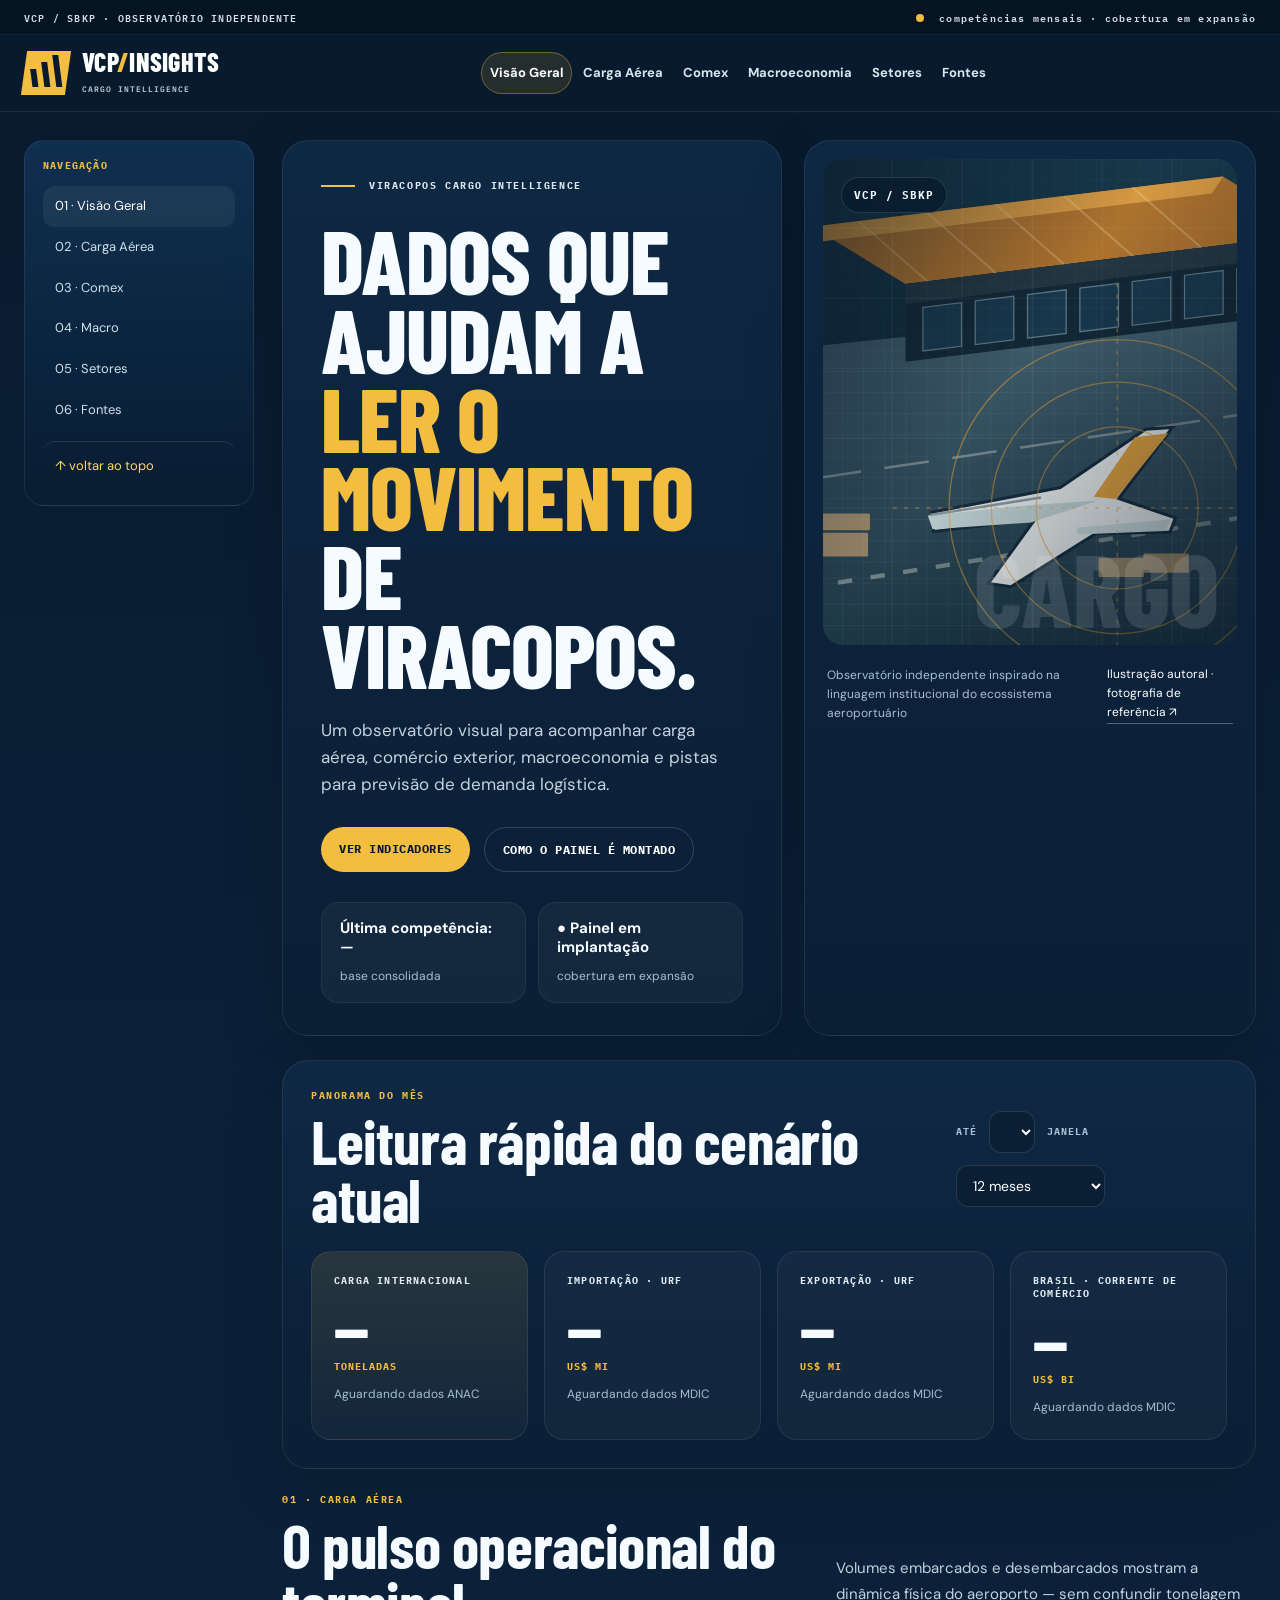
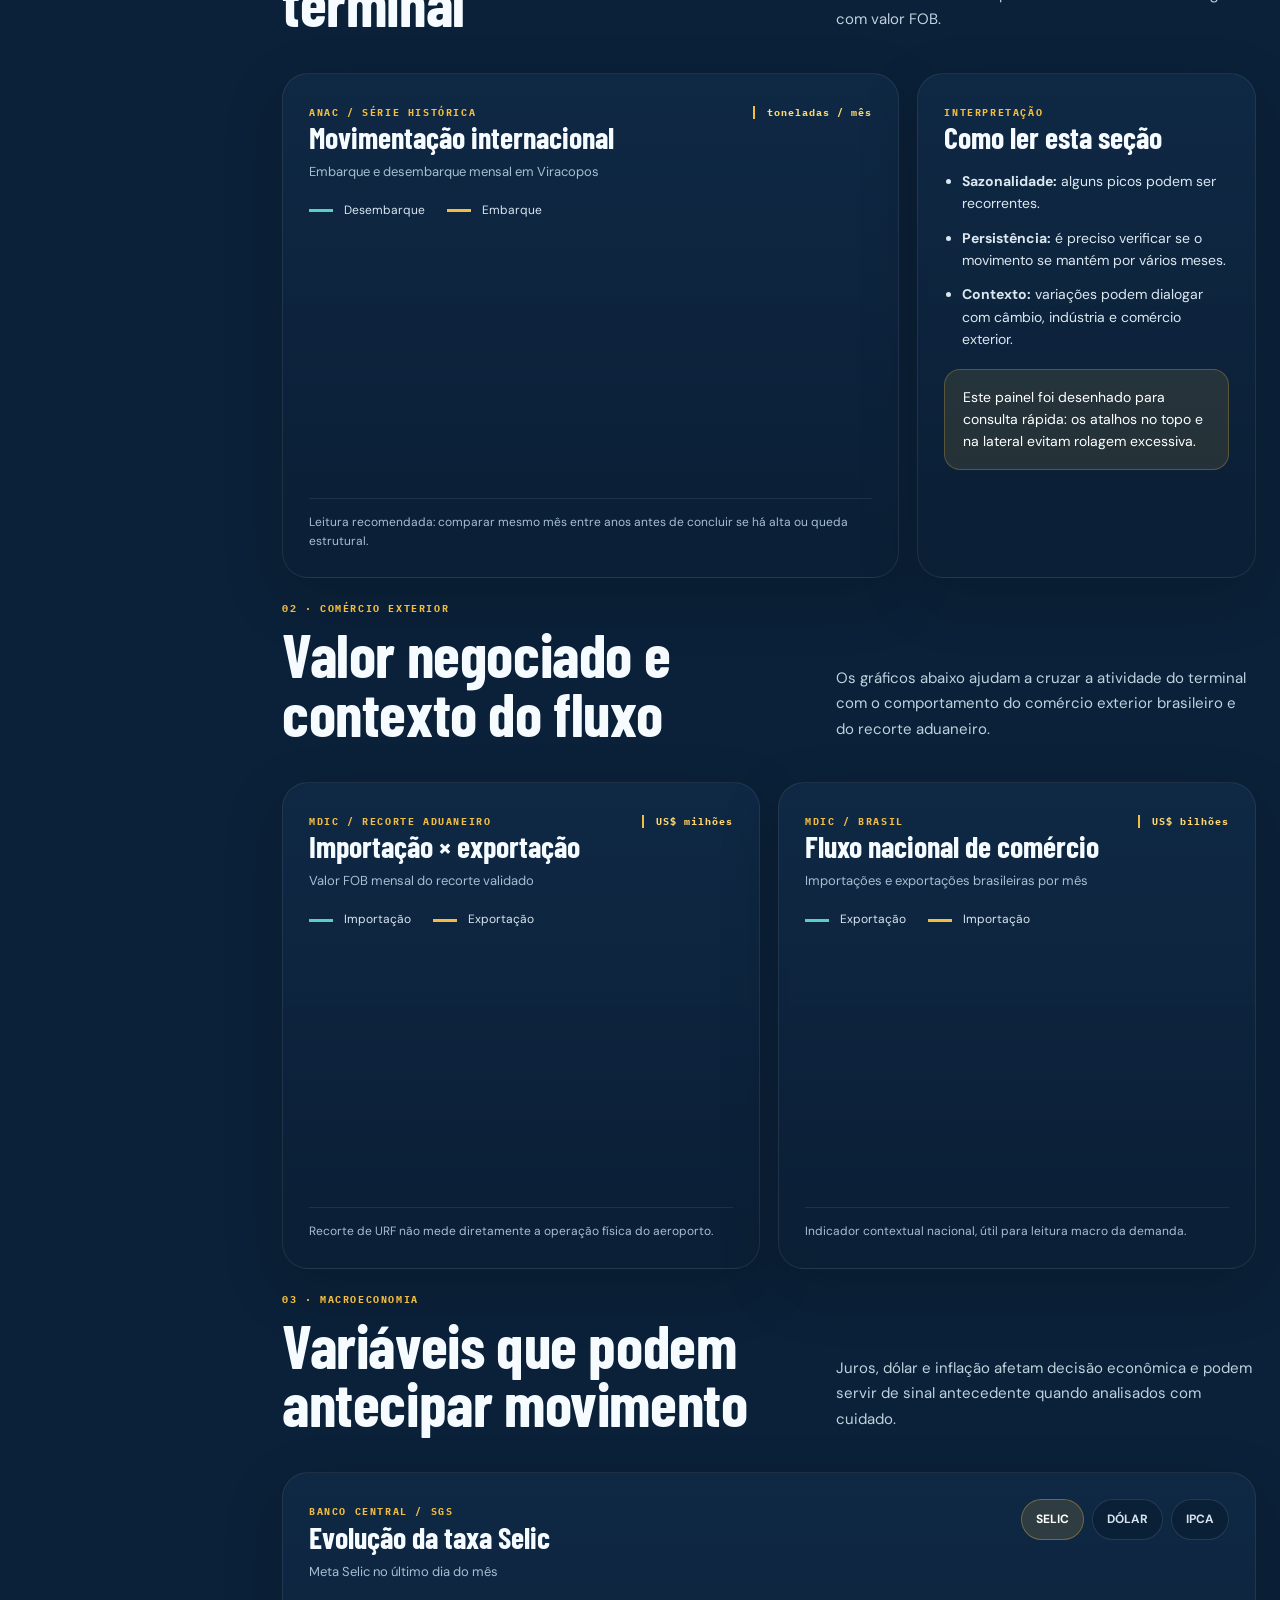
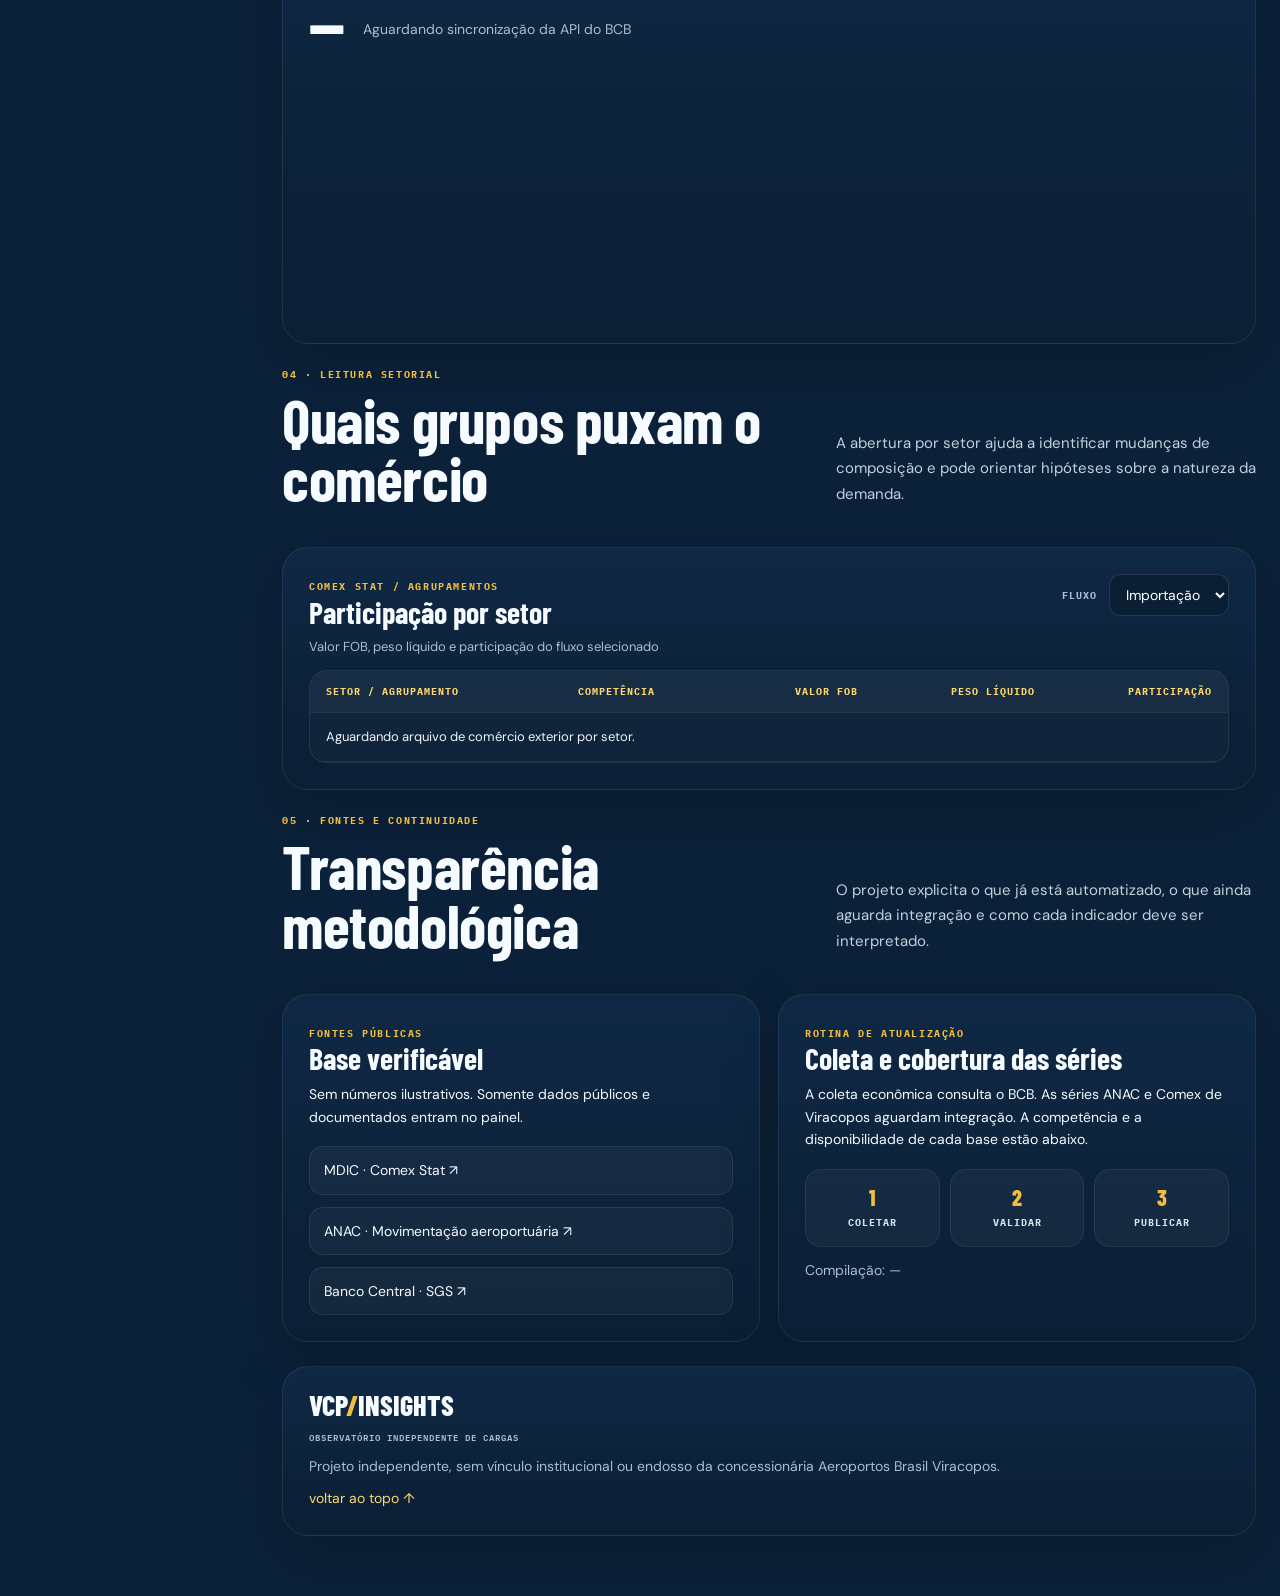
==== index.template.html @ 9841411d "feat: auditar variante azul e estruturar pipeline validado" ====
<!doctype html>
<html lang="pt-BR">
<head>
<meta charset="utf-8">
<meta name="viewport" content="width=device-width,initial-scale=1">
<meta name="theme-color" content="#0b2440">
<meta name="description" content="Observatório independente de Viracopos com navegação fixa, visual institucional e leitura rápida dos indicadores logísticos.">
<title>VCP Insights / Viracopos Cargo Intelligence</title>
<link rel="stylesheet" href="assets/style-blue.css">
<link rel="icon" href="assets/favicon.svg" type="image/svg+xml">
</head>
<body>
<a class="skip-link" href="#visao-geral">Pular para o conteúdo</a>
<noscript><p class="data-notice">Ative JavaScript para usar os filtros e gráficos. Os dados estão disponíveis nos arquivos CSV da pasta data.</p></noscript>
<div class="top-ribbon"><span>VCP / SBKP · OBSERVATÓRIO INDEPENDENTE</span><span><i></i> competências mensais · cobertura em expansão</span></div>
<header class="site-header" id="topo">
  <div class="header-inner">
    <a class="brand" href="#topo" aria-label="Ir para o topo">
      <span class="brand-mark" aria-hidden="true"><b></b><b></b><b></b></span>
      <span class="brand-text">VCP<span>/</span>INSIGHTS<small>CARGO INTELLIGENCE</small></span>
    </a>
    <nav id="main-nav" class="main-nav" aria-label="Navegação principal">
      <a href="#visao-geral" class="nav-link active">Visão Geral</a>
      <a href="#carga-aerea" class="nav-link">Carga Aérea</a>
      <a href="#comex" class="nav-link">Comex</a>
      <a href="#macroeconomia" class="nav-link">Macroeconomia</a>
      <a href="#setores" class="nav-link">Setores</a>
      <a href="#metodo" class="nav-link">Fontes</a>
    </nav>
    <div class="header-tools">
      <a class="header-cta" href="#metodo">FONTES & MÉTODO</a>
      <button class="mobile-toggle" aria-controls="main-nav" aria-label="Abrir menu" aria-expanded="false">☰</button>
    </div>
  </div>
</header>

<main class="page-shell">
  <aside class="side-rail" aria-label="Índice rápido">
    <div class="side-rail-card">
      <p class="rail-title">NAVEGAÇÃO</p>
      <a href="#visao-geral" class="rail-link active">01 · Visão Geral</a>
      <a href="#carga-aerea" class="rail-link">02 · Carga Aérea</a>
      <a href="#comex" class="rail-link">03 · Comex</a>
      <a href="#macroeconomia" class="rail-link">04 · Macro</a>
      <a href="#setores" class="rail-link">05 · Setores</a>
      <a href="#metodo" class="rail-link">06 · Fontes</a>
      <a href="#topo" class="rail-top">↑ voltar ao topo</a>
    </div>
  </aside>

  <div class="content-area">
    <section class="hero-block section-anchor" id="visao-geral">
      <div class="hero-copy">
        <p class="eyebrow"><span class="eyebrow-line"></span> VIRACOPOS CARGO INTELLIGENCE</p>
        <h1>Dados que ajudam a<br><span>ler o movimento</span><br>de Viracopos.</h1>
        <p class="hero-text">Um observatório visual para acompanhar carga aérea, comércio exterior, macroeconomia e pistas para previsão de demanda logística.</p>
        <div class="hero-actions">
          <a href="#carga-aerea" class="btn-primary">VER INDICADORES</a>
          <a href="#metodo" class="btn-secondary">COMO O PAINEL É MONTADO</a>
        </div>
        <div class="hero-mini-stats">
          <div><strong id="hero-competencia">Última competência: —</strong><span>base consolidada</span></div>
          <div><strong id="status-chip">● Painel em implantação</strong><span>cobertura em expansão</span></div>
        </div>
      </div>
      <div class="hero-panel">
        <div class="hero-visual">
          <div class="hero-photo"></div>
          <div class="hero-grid"></div>
          <div class="hero-overlay-tag">VCP / SBKP</div>
          <div class="hero-overlay-code">CARGO</div>
        </div>
        <div class="hero-caption">
          <span>Observatório independente inspirado na linguagem institucional do ecossistema aeroportuário</span>
          <a id="hero-credit" href="https://commons.wikimedia.org/wiki/File:Viracopos-Campinas_International_Airport_2017_003.jpg" target="_blank" rel="noopener">Ilustração autoral · fotografia de referência ↗</a>
        </div>
      </div>
    </section>

    <section class="kpi-section section-anchor">
      <div class="section-head compact">
        <div>
          <p class="section-kicker">PANORAMA DO MÊS</p>
          <h2>Leitura rápida do cenário atual</h2>
        </div>
        <div class="period-picker compact-picker">
          <label for="competencia">ATÉ</label><select id="competencia"></select>
          <label for="janela">JANELA</label>
          <select id="janela"><option value="12">12 meses</option><option value="24">24 meses</option><option value="36">36 meses</option><option value="all">Todo o histórico</option></select>
        </div>
      </div>
      <p id="data-status" class="sr-only" role="status" aria-live="polite"></p>
      <div class="kpi-grid">
        <article class="kpi-card accent"><span class="kpi-label">Carga internacional</span><strong id="kpi-carga">—</strong><small>toneladas</small><p id="kpi-carga-mes">Aguardando dados ANAC</p></article>
        <article class="kpi-card"><span class="kpi-label">Importação · URF</span><strong id="kpi-imp">—</strong><small>US$ mi</small><p id="kpi-imp-mes">Aguardando dados MDIC</p></article>
        <article class="kpi-card"><span class="kpi-label">Exportação · URF</span><strong id="kpi-exp">—</strong><small>US$ mi</small><p id="kpi-exp-mes">Aguardando dados MDIC</p></article>
        <article class="kpi-card"><span class="kpi-label">Brasil · corrente de comércio</span><strong id="kpi-brasil">—</strong><small>US$ bi</small><p id="kpi-brasil-mes">Aguardando dados MDIC</p></article>
      </div>
    </section>

    <section class="data-section section-anchor" id="carga-aerea">
      <div class="section-head">
        <div>
          <p class="section-kicker">01 · CARGA AÉREA</p>
          <h2>O pulso operacional do terminal</h2>
        </div>
        <p>Volumes embarcados e desembarcados mostram a dinâmica física do aeroporto — sem confundir tonelagem com valor FOB.</p>
      </div>
      <div class="panel-grid two-cols">
        <article class="panel-card chart-card">
          <div class="card-head">
            <div><span class="card-tag">ANAC / série histórica</span><h3>Movimentação internacional</h3><p>Embarque e desembarque mensal em Viracopos</p></div>
            <span class="card-unit">toneladas / mês</span>
          </div>
          <div class="legend"><span><i class="swatch teal"></i> Desembarque</span><span><i class="swatch yellow"></i> Embarque</span></div>
          <div id="grafico-carga" class="chart" aria-label="Gráfico de carga aérea"></div>
          <div class="card-note">Leitura recomendada: comparar mesmo mês entre anos antes de concluir se há alta ou queda estrutural.</div>
        </article>
        <article class="panel-card insight-card">
          <span class="insight-tag">INTERPRETAÇÃO</span>
          <h3>Como ler esta seção</h3>
          <ul>
            <li><strong>Sazonalidade:</strong> alguns picos podem ser recorrentes.</li>
            <li><strong>Persistência:</strong> é preciso verificar se o movimento se mantém por vários meses.</li>
            <li><strong>Contexto:</strong> variações podem dialogar com câmbio, indústria e comércio exterior.</li>
          </ul>
          <div class="insight-box">Este painel foi desenhado para consulta rápida: os atalhos no topo e na lateral evitam rolagem excessiva.</div>
        </article>
      </div>
    </section>

    <section class="data-section section-anchor" id="comex">
      <div class="section-head">
        <div>
          <p class="section-kicker">02 · COMÉRCIO EXTERIOR</p>
          <h2>Valor negociado e contexto do fluxo</h2>
        </div>
        <p>Os gráficos abaixo ajudam a cruzar a atividade do terminal com o comportamento do comércio exterior brasileiro e do recorte aduaneiro.</p>
      </div>
      <div class="panel-grid two-even">
        <article class="panel-card chart-card">
          <div class="card-head">
            <div><span class="card-tag">MDIC / recorte aduaneiro</span><h3>Importação × exportação</h3><p>Valor FOB mensal do recorte validado</p></div>
            <span class="card-unit">US$ milhões</span>
          </div>
          <div class="legend"><span><i class="swatch teal"></i> Importação</span><span><i class="swatch yellow"></i> Exportação</span></div>
          <div id="grafico-comex" class="chart" aria-label="Gráfico de comércio exterior por recorte aduaneiro"></div>
          <div class="card-note">Recorte de URF não mede diretamente a operação física do aeroporto.</div>
        </article>
        <article class="panel-card chart-card">
          <div class="card-head">
            <div><span class="card-tag">MDIC / Brasil</span><h3>Fluxo nacional de comércio</h3><p>Importações e exportações brasileiras por mês</p></div>
            <span class="card-unit">US$ bilhões</span>
          </div>
          <div class="legend"><span><i class="swatch teal"></i> Exportação</span><span><i class="swatch yellow"></i> Importação</span></div>
          <div id="grafico-brasil" class="chart" aria-label="Gráfico de comércio exterior nacional"></div>
          <div class="card-note">Indicador contextual nacional, útil para leitura macro da demanda.</div>
        </article>
      </div>
    </section>

    <section class="data-section section-anchor" id="macroeconomia">
      <div class="section-head">
        <div>
          <p class="section-kicker">03 · MACROECONOMIA</p>
          <h2>Variáveis que podem antecipar movimento</h2>
        </div>
        <p>Juros, dólar e inflação afetam decisão econômica e podem servir de sinal antecedente quando analisados com cuidado.</p>
      </div>
      <article class="panel-card macro-card">
        <div class="card-head macro-head">
          <div><span class="card-tag">BANCO CENTRAL / SGS</span><h3 id="macro-title">Evolução da taxa Selic</h3><p id="macro-desc">Meta Selic no último dia do mês</p></div>
          <div class="segment" role="group" aria-label="Escolher indicador econômico">
            <button class="seg active" data-metric="selic_meta_pct_aa" aria-pressed="true">SELIC</button>
            <button class="seg" data-metric="dolar_venda_medio_brl" aria-pressed="false">DÓLAR</button>
            <button class="seg" data-metric="ipca_pct_mes" aria-pressed="false">IPCA</button>
          </div>
        </div>
        <div class="macro-reading"><strong id="macro-valor">—</strong><span id="macro-meta">Aguardando sincronização da API do BCB</span></div>
        <div id="grafico-macro" class="chart chart-macro" aria-label="Gráfico do indicador macroeconômico"></div>
      </article>
    </section>

    <section class="data-section section-anchor" id="setores">
      <div class="section-head">
        <div>
          <p class="section-kicker">04 · LEITURA SETORIAL</p>
          <h2>Quais grupos puxam o comércio</h2>
        </div>
        <p>A abertura por setor ajuda a identificar mudanças de composição e pode orientar hipóteses sobre a natureza da demanda.</p>
      </div>
      <article class="panel-card table-card">
        <div class="card-head">
          <div><span class="card-tag">COMEX STAT / agrupamentos</span><h3>Participação por setor</h3><p>Valor FOB, peso líquido e participação do fluxo selecionado</p></div>
          <div class="flow-picker"><label for="fluxo">FLUXO</label><select id="fluxo"><option value="importacao">Importação</option><option value="exportacao">Exportação</option></select></div>
        </div>
        <div class="table-scroll"><table><thead><tr><th>SETOR / AGRUPAMENTO</th><th>COMPETÊNCIA</th><th class="numeric">VALOR FOB</th><th class="numeric">PESO LÍQUIDO</th><th class="numeric">PARTICIPAÇÃO</th></tr></thead><tbody id="tabela-setores"><tr><td colspan="5">Aguardando arquivo de comércio exterior por setor.</td></tr></tbody></table></div>
      </article>
    </section>

    <section class="data-section section-anchor" id="metodo">
      <div class="section-head">
        <div>
          <p class="section-kicker">05 · FONTES E CONTINUIDADE</p>
          <h2>Transparência metodológica</h2>
        </div>
        <p>O projeto explicita o que já está automatizado, o que ainda aguarda integração e como cada indicador deve ser interpretado.</p>
      </div>
      <div class="panel-grid two-even">
        <article class="panel-card source-card">
          <span class="insight-tag">FONTES PÚBLICAS</span>
          <h3>Base verificável</h3>
          <p>Sem números ilustrativos. Somente dados públicos e documentados entram no painel.</p>
          <div class="source-links">
            <a href="https://www.gov.br/mdic/pt-br/assuntos/comercio-exterior/estatisticas/base-de-dados-bruta" target="_blank" rel="noopener">MDIC · Comex Stat ↗</a>
            <a href="https://www.anac.gov.br/acesso-a-informacao/dados-abertos/areas-de-atuacao/operador-aeroportuario/dados-de-movimentacao-aeroportuaria/60-dados-de-movimentacao-aeroportuaria" target="_blank" rel="noopener">ANAC · Movimentação aeroportuária ↗</a>
            <a href="https://dadosabertos.bcb.gov.br/" target="_blank" rel="noopener">Banco Central · SGS ↗</a>
          </div>
        </article>
        <article class="panel-card update-card">
          <span class="insight-tag">ROTINA DE ATUALIZAÇÃO</span>
          <h3>Coleta e cobertura das séries</h3>
          <p>A coleta econômica consulta o BCB. As séries ANAC e Comex de Viracopos aguardam integração. A competência e a disponibilidade de cada base estão abaixo.</p>
          <div id="source-status" class="source-status"></div>
          <div class="steps"><div><b>1</b><span>coletar</span></div><div><b>2</b><span>validar</span></div><div><b>3</b><span>publicar</span></div></div>
          <p class="build-time" id="last-build">Compilação: —</p>
        </article>
      </div>
    </section>

    <footer class="site-footer">
      <div class="footer-brand">VCP<span>/</span>INSIGHTS<small>OBSERVATÓRIO INDEPENDENTE DE CARGAS</small></div>
      <p>Projeto independente, sem vínculo institucional ou endosso da concessionária Aeroportos Brasil Viracopos.</p>
      <a href="#topo">voltar ao topo ↑</a>
    </footer>
  </div>
</main>

<script type="application/json" id="dados-incorporados">{{DASHBOARD_JSON}}</script>
<script src="assets/app-blue.js" defer></script>
</body>
</html>
---- assets/style-blue.css ----
@import url('https://fonts.googleapis.com/css2?family=Barlow+Condensed:wght@400;500;600;700;800&family=DM+Sans:wght@400;500;600;700&family=IBM+Plex+Mono:wght@400;500;600&display=swap');
:root{
  --bg:#081a2d;
  --bg2:#0d2743;
  --bg3:#12375c;
  --line:#224d79;
  --card:#102945;
  --card2:#0d2239;
  --ink:#f5fbff;
  --muted:#a7bfd3;
  --muted2:#7e9ab2;
  --yellow:#f3bd3f;
  --yellow2:#ffd76e;
  --teal:#58d0c7;
  --white:#ffffff;
  --mono:'IBM Plex Mono',Consolas,monospace;
  --body:'DM Sans',Arial,sans-serif;
  --display:'Barlow Condensed',Impact,'Arial Narrow',sans-serif;
}
*{box-sizing:border-box}
html{scroll-behavior:smooth;scroll-padding-top:98px}
body{margin:0;background:linear-gradient(180deg,var(--bg),#0b2139 24%, #0b2139 100%);color:var(--ink);font:14px/1.6 var(--body)}
a{text-decoration:none;color:inherit}
button,select{font:inherit}
button{cursor:pointer}
h1,h2,h3,p{margin-top:0}
h1,h2,h3{line-height:1}
h1{font:800 clamp(58px,7vw,120px)/.88 var(--display);letter-spacing:-1px;margin:0 0 24px;text-transform:uppercase}
h1 span{color:var(--yellow)}
h2{font:700 clamp(34px,4.8vw,62px)/.95 var(--display);letter-spacing:-.4px;margin:0}
h3{font:700 30px/1 var(--display);margin:0 0 10px}
.top-ribbon{position:sticky;top:0;z-index:50;background:#061422;color:#d2dfeb;display:flex;justify-content:space-between;gap:12px;padding:8px 24px;border-bottom:1px solid rgba(255,255,255,.07);font:600 10px var(--mono);letter-spacing:1.2px}
.top-ribbon i{display:inline-block;width:8px;height:8px;background:var(--yellow);border-radius:50%;margin-right:8px}
.site-header{position:sticky;top:34px;z-index:45;background:rgba(9,28,47,.94);backdrop-filter:blur(10px);border-bottom:1px solid rgba(255,255,255,.09)}
.header-inner{max-width:1600px;margin:auto;display:flex;align-items:center;justify-content:space-between;gap:20px;padding:16px 24px}
.brand{display:flex;align-items:center;gap:14px;min-width:max-content}
.brand-mark{width:44px;height:44px;background:var(--yellow);display:flex;align-items:flex-end;gap:5px;padding:8px;transform:skew(-8deg)}
.brand-mark b{display:block;width:7px;background:var(--bg);transform:skew(15deg)}
.brand-mark b:nth-child(1){height:18px}.brand-mark b:nth-child(2){height:25px}.brand-mark b:nth-child(3){height:32px}
.brand-text{font:800 26px/.82 var(--display);letter-spacing:.3px;color:#fff}
.brand-text span{color:var(--yellow)}
.brand-text small{display:block;margin-top:10px;font:600 8px var(--mono);letter-spacing:1px;color:#b7cada}
.main-nav{display:flex;align-items:center;gap:10px;flex-wrap:wrap}
.main-nav a{padding:10px 14px;border-radius:999px;font-size:13px;font-weight:700;color:#d8e5ef;border:1px solid transparent;transition:.2s}
.main-nav a:hover,.main-nav a.active{background:rgba(243,189,63,.12);border-color:rgba(243,189,63,.35);color:#fff}
.header-tools{display:flex;align-items:center;gap:14px}
.header-cta{padding:12px 16px;background:var(--yellow);color:var(--bg);font:700 11px var(--mono);letter-spacing:.6px;border-radius:999px}
.mobile-toggle{display:none;background:none;border:1px solid rgba(255,255,255,.18);color:#fff;border-radius:10px;padding:8px 12px;font-size:22px}
.page-shell{max-width:1600px;margin:auto;display:grid;grid-template-columns:230px minmax(0,1fr);gap:28px;padding:28px 24px 60px}
.side-rail{position:relative}
.side-rail-card{position:sticky;top:128px;background:linear-gradient(180deg,rgba(18,55,92,.74),rgba(9,29,49,.85));border:1px solid rgba(255,255,255,.08);border-radius:20px;padding:18px}
.rail-title{font:700 10px var(--mono);letter-spacing:1.2px;color:var(--yellow);margin:0 0 14px}
.rail-link,.rail-top{display:block;padding:10px 12px;border-radius:12px;color:#cfe0ec;font-size:13px;transition:.2s}
.rail-link:hover,.rail-link.active,.rail-top:hover{background:rgba(255,255,255,.06);color:#fff}
.rail-top{margin-top:10px;border-top:1px solid rgba(255,255,255,.1);padding-top:14px;color:var(--yellow2)}
.content-area{display:flex;flex-direction:column;gap:24px}
.section-anchor{scroll-margin-top:108px}
.hero-block{display:grid;grid-template-columns:minmax(0,1.05fr) minmax(320px,.95fr);gap:22px;align-items:stretch}
.hero-copy,.hero-panel,.kpi-section,.panel-card,.site-footer{background:linear-gradient(180deg,rgba(16,41,69,.92),rgba(11,31,53,.97));border:1px solid rgba(255,255,255,.08);border-radius:26px;box-shadow:0 20px 60px rgba(0,0,0,.18)}
.hero-copy{padding:38px 38px 32px;display:flex;flex-direction:column;justify-content:center;min-height:520px}
.eyebrow,.section-kicker,.card-tag,.insight-tag{font:700 10px var(--mono);letter-spacing:1.6px;color:var(--yellow);text-transform:uppercase}
.eyebrow{display:flex;align-items:center;gap:14px;margin-bottom:28px;color:#dce7ef}
.eyebrow-line{width:34px;height:2px;background:var(--yellow)}
.hero-text{font-size:17px;max-width:560px;color:#c2d3df;margin-bottom:28px}
.hero-actions{display:flex;gap:14px;flex-wrap:wrap;margin-bottom:30px}
.btn-primary,.btn-secondary{padding:14px 18px;border-radius:999px;font:700 12px var(--mono);letter-spacing:.5px}
.btn-primary{background:var(--yellow);color:var(--bg)}
.btn-secondary{background:transparent;border:1px solid rgba(255,255,255,.16);color:#fff}
.hero-mini-stats{display:grid;grid-template-columns:repeat(2,minmax(0,1fr));gap:12px}
.hero-mini-stats>div{padding:16px 18px;border-radius:18px;background:rgba(255,255,255,.04);border:1px solid rgba(255,255,255,.06)}
.hero-mini-stats strong{display:block;font:700 15px/1.3 var(--body);margin-bottom:6px}
.hero-mini-stats span{font-size:12px;color:var(--muted)}
.hero-panel{padding:18px;display:flex;flex-direction:column;gap:12px}
.hero-visual{position:relative;min-height:486px;border-radius:20px;overflow:hidden;background:#0d2845}
.hero-photo{position:absolute;inset:0;background-image:linear-gradient(125deg,rgba(10,26,44,.65),rgba(10,26,44,.08) 45%,rgba(9,24,41,.55)),url('https://commons.wikimedia.org/wiki/Special:FilePath/Viracopos-Campinas_International_Airport_2017_003.jpg?width=1200'),url('terminal-art.svg');background-size:cover,cover,cover;background-position:center,center,center;filter:saturate(.82) contrast(1.05)}
.hero-grid{position:absolute;inset:0;background-image:linear-gradient(90deg,transparent 97%,rgba(255,255,255,.18) 100%),linear-gradient(transparent 97%,rgba(255,255,255,.15) 100%);background-size:70px 70px;mix-blend-mode:screen;opacity:.28}
.hero-overlay-tag{position:absolute;top:18px;left:18px;padding:10px 12px;background:rgba(8,26,45,.74);border:1px solid rgba(255,255,255,.12);border-radius:999px;font:700 11px var(--mono);letter-spacing:1px}
.hero-overlay-code{position:absolute;right:18px;bottom:16px;font:800 clamp(78px,8vw,140px)/.8 var(--display);color:rgba(255,255,255,.12)}
.hero-caption{display:flex;justify-content:space-between;gap:14px;align-items:center;padding:8px 4px 0;color:var(--muted);font-size:12px}
.hero-caption a{color:#fff;border-bottom:1px solid rgba(255,255,255,.3)}
.kpi-section{padding:28px}
.section-head{display:flex;align-items:end;justify-content:space-between;gap:28px;margin-bottom:22px}
.section-head.compact{align-items:center}
.section-head p:last-child{max-width:420px;color:#c0d2de;margin:0;font-size:15px;line-height:1.7}
.compact-picker{margin-left:auto}
.period-picker,.flow-picker{display:flex;align-items:center;gap:12px}
.period-picker label,.flow-picker label{font:700 10px var(--mono);letter-spacing:1px;color:var(--muted)}
.period-picker select,.flow-picker select{background:#0a1e34;color:#fff;border:1px solid rgba(255,255,255,.12);border-radius:12px;padding:10px 12px}
.kpi-grid{display:grid;grid-template-columns:repeat(4,minmax(0,1fr));gap:16px}
.kpi-card{padding:22px;border-radius:20px;background:rgba(255,255,255,.03);border:1px solid rgba(255,255,255,.08)}
.kpi-card.accent{background:linear-gradient(180deg,rgba(243,189,63,.12),rgba(255,255,255,.03))}
.kpi-label{display:block;font:700 10px var(--mono);letter-spacing:1.2px;color:#dfeaf3;text-transform:uppercase;margin-bottom:14px}
.kpi-card strong{display:block;font:800 clamp(42px,4.6vw,76px)/.9 var(--display);margin-bottom:6px}
.kpi-card small{display:block;color:var(--yellow);font:700 10px var(--mono);letter-spacing:1px;text-transform:uppercase;margin-bottom:12px}
.kpi-card p{margin:0;color:var(--muted);font-size:12px}
.data-section{display:flex;flex-direction:column;gap:18px}
.panel-grid{display:grid;gap:18px}
.two-cols{grid-template-columns:minmax(0,1.55fr) minmax(300px,.85fr)}
.two-even{grid-template-columns:repeat(2,minmax(0,1fr))}
.panel-card{padding:26px}
.card-head{display:flex;align-items:start;justify-content:space-between;gap:20px;margin-bottom:12px}
.card-head p{margin:0;color:var(--muted);font-size:13px}
.card-unit{white-space:nowrap;color:var(--yellow2);font:700 10px var(--mono);letter-spacing:1px;padding-left:12px;border-left:2px solid var(--yellow);margin-top:6px}
.legend{display:flex;gap:22px;flex-wrap:wrap;color:#d7e6f0;font-size:12px;margin:18px 0 6px}
.swatch{display:inline-block;width:24px;height:3px;vertical-align:middle;margin-right:8px}.swatch.teal{background:var(--teal)}.swatch.yellow{background:var(--yellow)}
.chart{min-height:260px;display:flex;align-items:center;justify-content:center;width:100%;overflow:hidden}
.chart svg{display:block;width:100%;height:auto;max-height:340px;overflow:visible}
.chart-empty{display:flex;flex-direction:column;align-items:flex-start;justify-content:center;text-align:left;width:100%;height:240px;background:repeating-linear-gradient(90deg,rgba(255,255,255,.03) 0,rgba(255,255,255,.03) 1px,transparent 1px,transparent 54px);padding:28px 20px;border-radius:18px;border:1px solid rgba(255,255,255,.05);color:#b2c7d7;font-size:12px}.chart-empty strong{font:700 24px var(--display);margin:12px 0 8px;color:#fff}.chart-empty svg{width:38px;height:38px;color:var(--yellow)}
.card-note{margin-top:12px;padding-top:14px;border-top:1px solid rgba(255,255,255,.08);color:var(--muted);font-size:12px}
.insight-card ul{margin:18px 0 0;padding-left:18px;color:#dce8f0}.insight-card li{margin-bottom:12px}.insight-box{margin-top:18px;padding:16px 18px;border-radius:16px;background:rgba(243,189,63,.11);border:1px solid rgba(243,189,63,.26);color:#fff}
.macro-card .macro-head{margin-bottom:14px}.segment{display:flex;flex-wrap:wrap;gap:8px}.seg{padding:10px 14px;border-radius:999px;border:1px solid rgba(255,255,255,.12);background:#0a2037;color:#d7e3ed;font-weight:700;font-size:12px}.seg.active,.seg:hover{background:rgba(243,189,63,.14);border-color:rgba(243,189,63,.35);color:#fff}.macro-reading{display:flex;align-items:end;gap:18px;margin:12px 0 6px}.macro-reading strong{font:800 clamp(46px,4.7vw,78px)/.9 var(--display)}.macro-reading span{padding-bottom:10px;color:var(--muted)}
.table-scroll{overflow:auto;border:1px solid rgba(255,255,255,.08);border-radius:18px;background:rgba(255,255,255,.02)}
table{width:100%;border-collapse:collapse;min-width:860px}th,td{padding:14px 16px;border-bottom:1px solid rgba(255,255,255,.08);text-align:left}th{font:700 10px var(--mono);letter-spacing:1px;color:var(--yellow2);background:rgba(255,255,255,.03);text-transform:uppercase}td{color:#ecf4f9;font-size:13px}td.numeric,th.numeric{text-align:right}.no-data{text-align:center;color:var(--muted)}
.source-links{display:flex;flex-direction:column;gap:12px;margin-top:18px}.source-links a{padding:12px 14px;border-radius:14px;background:rgba(255,255,255,.04);border:1px solid rgba(255,255,255,.08)}
.steps{display:flex;gap:10px;flex-wrap:wrap;margin:18px 0 12px}.steps div{flex:1;min-width:100px;padding:14px;border-radius:16px;background:rgba(255,255,255,.04);border:1px solid rgba(255,255,255,.07);text-align:center}.steps b{display:block;font:800 22px var(--display);color:var(--yellow)}.steps span{text-transform:uppercase;font:700 10px var(--mono);letter-spacing:1px;color:#d7e4ed}
.build-time{margin:10px 0 0;color:var(--muted)}
.site-footer{padding:26px;display:flex;flex-direction:column;gap:10px;align-items:flex-start}.footer-brand{font:800 28px/.9 var(--display)}.footer-brand span{color:var(--yellow)}.footer-brand small{display:block;margin-top:10px;font:600 9px var(--mono);letter-spacing:1px;color:var(--muted)}.site-footer p{color:var(--muted);margin:0;max-width:840px}.site-footer a{color:var(--yellow2)}
.primary-link:focus-visible,a:focus-visible,button:focus-visible,select:focus-visible{outline:3px solid var(--yellow2);outline-offset:3px}
@media (max-width:1200px){
  .page-shell{grid-template-columns:1fr}
  .side-rail{display:none}
  .hero-block,.two-cols,.two-even,.kpi-grid{grid-template-columns:1fr 1fr}
  .hero-block{grid-template-columns:1fr}
}
@media (max-width:900px){
  .top-ribbon{position:relative;top:auto;flex-direction:column;align-items:flex-start}
  .site-header{top:0}
  .header-inner{flex-wrap:wrap}
  .main-nav{display:none;flex-direction:column;align-items:stretch;width:100%;padding-top:8px}
  .main-nav.open{display:flex}
  .main-nav a{border-radius:14px}
  .mobile-toggle{display:block}
  .header-cta{display:none}
  .page-shell{padding:16px 16px 46px}
  .kpi-grid,.two-even,.two-cols{grid-template-columns:1fr}
  .hero-mini-stats{grid-template-columns:1fr}
  .section-head,.section-head.compact,.card-head,.hero-caption,.macro-reading{flex-direction:column;align-items:flex-start}
  h1{font-size:clamp(50px,13vw,86px)}
}
@media (max-width:560px){
  .hero-copy,.hero-panel,.kpi-section,.panel-card,.site-footer{padding:20px}
  .hero-visual{min-height:320px}
  .brand-text{font-size:22px}
}
/* Correções incrementais de consulta, foco e telas pequenas. */
.skip-link{position:fixed;top:-100px;left:12px;z-index:100;background:var(--yellow);color:var(--bg);padding:12px}
.skip-link:focus{top:12px}
.sr-only{position:absolute;width:1px;height:1px;margin:-1px;overflow:hidden;clip-path:inset(50%);white-space:nowrap}
.data-notice{padding:18px;background:var(--card);color:var(--yellow)}
.period-picker{flex-wrap:wrap}
.chart{flex-direction:column;align-items:stretch;overflow:visible}
.chart details{width:100%;margin-top:12px;color:var(--muted)}
.chart-plot{max-width:100%;overflow-x:auto}
.chart-plot svg{min-width:620px}
.chart-plot:focus-visible{outline:3px solid var(--yellow);outline-offset:3px}
.chart summary{cursor:pointer;min-height:40px;padding:8px 0}
.chart table{min-width:460px;font-size:12px}
.chart caption{text-align:left;padding:8px}
summary:focus-visible{outline:3px solid var(--yellow);outline-offset:3px}
.source-status p{border-bottom:1px solid var(--line);padding:8px 0;font-size:12px;overflow-wrap:anywhere}
.content-area,.panel-card,.hero-copy,.hero-panel{min-width:0}
@media (min-width:901px) and (max-width:1300px){.header-inner{gap:12px}.header-cta{display:none}.main-nav{gap:2px}.main-nav a{padding:10px 8px}}
@media (max-width:900px){.main-nav{order:3}.header-tools{margin-left:auto}.header-inner{gap:12px}.compact-picker{margin-left:0}.hero-block{grid-template-columns:minmax(0,1fr)}}
@media (max-width:560px){.card-unit{white-space:normal}.segment{display:flex;flex-wrap:wrap;gap:4px}.hero-actions a{max-width:100%;overflow-wrap:anywhere}.eyebrow{letter-spacing:1px;font-size:9px}}
@media (prefers-reduced-motion:reduce){html{scroll-behavior:auto}*,*::before,*::after{transition:none!important}}
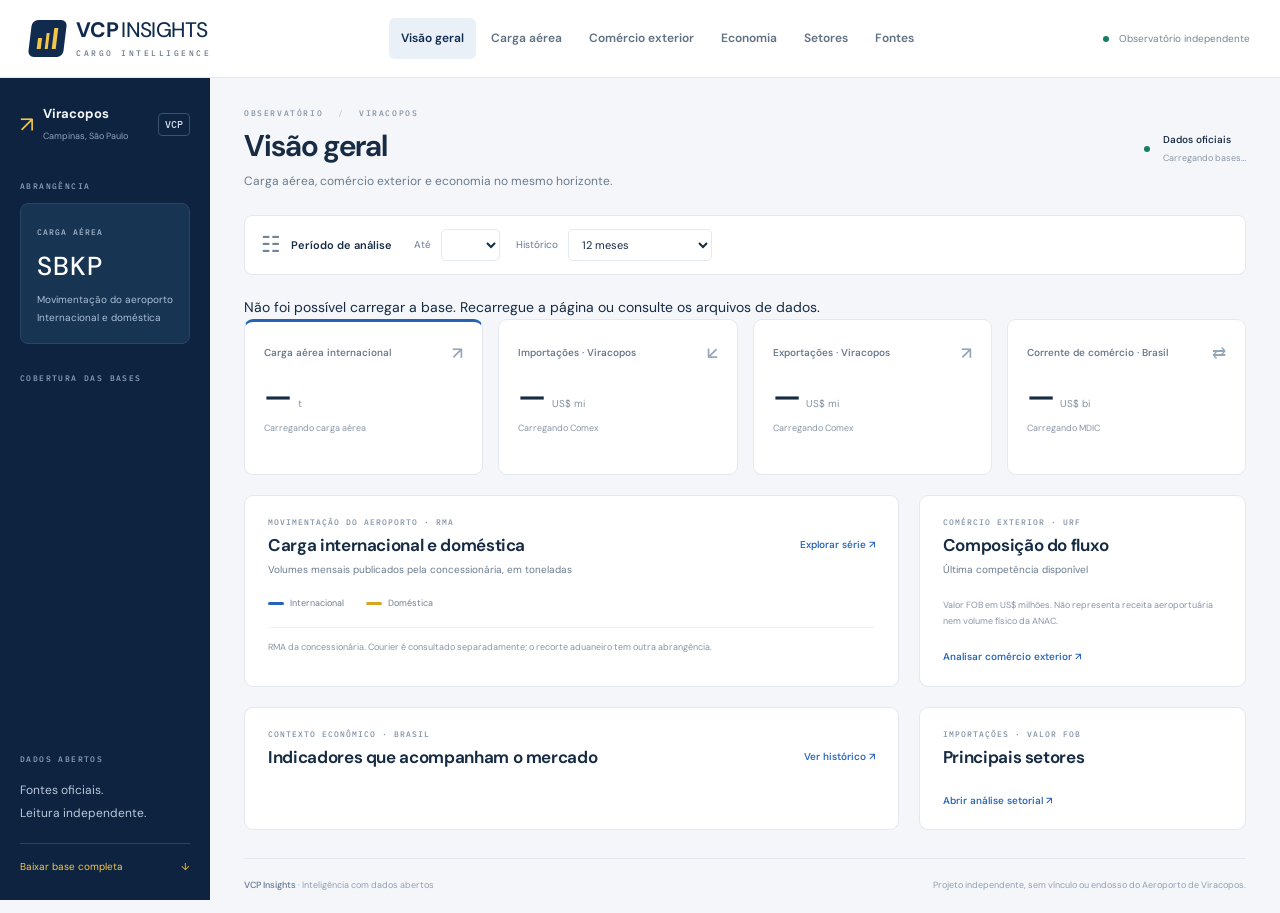
==== commit a13f85fb: "feat: integrar dados reais de Viracopos e modernizar observatório" ====
--- a/index.template.html
+++ b/index.template.html
@@ -3,239 +3,65 @@
 <head>
 <meta charset="utf-8">
 <meta name="viewport" content="width=device-width,initial-scale=1">
-<meta name="theme-color" content="#0b2440">
-<meta name="description" content="Observatório independente de Viracopos com navegação fixa, visual institucional e leitura rápida dos indicadores logísticos.">
-<title>VCP Insights / Viracopos Cargo Intelligence</title>
+<meta name="theme-color" content="#102b4e">
+<meta name="description" content="Inteligência de carga aérea de Viracopos, comércio exterior e economia. Dados oficiais, séries históricas e fontes abertas em um observatório independente.">
+<title>VCP Insights — Inteligência de carga e comércio exterior</title>
 <link rel="stylesheet" href="assets/style-blue.css">
 <link rel="icon" href="assets/favicon.svg" type="image/svg+xml">
 </head>
-<body>
-<a class="skip-link" href="#visao-geral">Pular para o conteúdo</a>
-<noscript><p class="data-notice">Ative JavaScript para usar os filtros e gráficos. Os dados estão disponíveis nos arquivos CSV da pasta data.</p></noscript>
-<div class="top-ribbon"><span>VCP / SBKP · OBSERVATÓRIO INDEPENDENTE</span><span><i></i> competências mensais · cobertura em expansão</span></div>
-<header class="site-header" id="topo">
-  <div class="header-inner">
-    <a class="brand" href="#topo" aria-label="Ir para o topo">
-      <span class="brand-mark" aria-hidden="true"><b></b><b></b><b></b></span>
-      <span class="brand-text">VCP<span>/</span>INSIGHTS<small>CARGO INTELLIGENCE</small></span>
-    </a>
-    <nav id="main-nav" class="main-nav" aria-label="Navegação principal">
-      <a href="#visao-geral" class="nav-link active">Visão Geral</a>
-      <a href="#carga-aerea" class="nav-link">Carga Aérea</a>
-      <a href="#comex" class="nav-link">Comex</a>
-      <a href="#macroeconomia" class="nav-link">Macroeconomia</a>
-      <a href="#setores" class="nav-link">Setores</a>
-      <a href="#metodo" class="nav-link">Fontes</a>
-    </nav>
-    <div class="header-tools">
-      <a class="header-cta" href="#metodo">FONTES & MÉTODO</a>
-      <button class="mobile-toggle" aria-controls="main-nav" aria-label="Abrir menu" aria-expanded="false">☰</button>
-    </div>
-  </div>
+<body id="topo">
+<a class="skip-link" href="#conteudo">Pular para o conteúdo</a>
+<header class="site-header">
+  <a class="brand" href="#visao-geral" aria-label="VCP Insights, visão geral"><span class="brand-mark" aria-hidden="true"><i></i><i></i><i></i></span><span>VCP<span class="brand-light">INSIGHTS</span><small>CARGO INTELLIGENCE</small></span></a>
+  <nav class="main-nav" id="main-nav" aria-label="Navegação principal">
+    <a class="nav-link active" href="#visao-geral" aria-current="page">Visão geral</a><a class="nav-link" href="#carga-aerea">Carga aérea</a><a class="nav-link" href="#comex">Comércio exterior</a><a class="nav-link" href="#macroeconomia">Economia</a><a class="nav-link" href="#setores">Setores</a><a class="nav-link" href="#metodo">Fontes</a>
+  </nav>
+  <div class="header-tools"><span class="independent"><i></i> Observatório independente</span><button class="mobile-toggle" aria-label="Abrir menu" aria-controls="main-nav" aria-expanded="false">☰</button></div>
 </header>
+<div class="workspace">
+  <aside class="side-rail" aria-label="Contexto e cobertura">
+    <div class="airport-id"><span class="airport-icon" aria-hidden="true">↗</span><div><strong>Viracopos</strong><span>Campinas, São Paulo</span></div><b>VCP</b></div>
+    <p class="aside-label">ABRANGÊNCIA</p><div class="scope-card"><span>CARGA AÉREA</span><strong>SBKP</strong><p>Movimentação do aeroporto<br>Internacional e doméstica</p></div>
+    <p class="aside-label">COBERTURA DAS BASES</p><div id="coverage-list" class="coverage-list"></div>
+    <div class="aside-bottom"><span class="aside-label">DADOS ABERTOS</span><p>Fontes oficiais.<br>Leitura independente.</p><a href="data/dashboard.json" download="vcp-insights.json">Baixar base completa <span aria-hidden="true">↓</span></a></div>
+  </aside>
+  <main id="conteudo" class="content-area" tabindex="-1">
+    <div class="page-heading"><div><div class="breadcrumb">OBSERVATÓRIO <span>/</span> VIRACOPOS</div><h1 id="page-title">Visão geral</h1><p id="page-description">Carga aérea, comércio exterior e economia no mesmo horizonte.</p></div><div class="build-badge"><span class="status-dot"></span><div><strong id="status-chip">Dados oficiais</strong><small id="last-build">Carregando bases…</small></div></div></div>
+    <div class="filter-bar"><div class="filter-caption"><span aria-hidden="true">☷</span><strong>Período de análise</strong></div><div class="filter-fields"><label for="competencia">Até <select id="competencia"></select></label><label for="janela">Histórico <select id="janela"><option value="12">12 meses</option><option value="24">24 meses</option><option value="36">36 meses</option><option value="all">Todo o histórico</option></select></label></div><span id="period-summary" class="period-summary"></span></div>
+    <p id="data-status" class="sr-only" role="status" aria-live="polite"></p>
+    <noscript><p class="notice">Ative JavaScript para consultar os indicadores. As bases CSV e JSON estão disponíveis na pasta data.</p></noscript>
 
-<main class="page-shell">
-  <aside class="side-rail" aria-label="Índice rápido">
-    <div class="side-rail-card">
-      <p class="rail-title">NAVEGAÇÃO</p>
-      <a href="#visao-geral" class="rail-link active">01 · Visão Geral</a>
-      <a href="#carga-aerea" class="rail-link">02 · Carga Aérea</a>
-      <a href="#comex" class="rail-link">03 · Comex</a>
-      <a href="#macroeconomia" class="rail-link">04 · Macro</a>
-      <a href="#setores" class="rail-link">05 · Setores</a>
-      <a href="#metodo" class="rail-link">06 · Fontes</a>
-      <a href="#topo" class="rail-top">↑ voltar ao topo</a>
-    </div>
-  </aside>
-
-  <div class="content-area">
-    <section class="hero-block section-anchor" id="visao-geral">
-      <div class="hero-copy">
-        <p class="eyebrow"><span class="eyebrow-line"></span> VIRACOPOS CARGO INTELLIGENCE</p>
-        <h1>Dados que ajudam a<br><span>ler o movimento</span><br>de Viracopos.</h1>
-        <p class="hero-text">Um observatório visual para acompanhar carga aérea, comércio exterior, macroeconomia e pistas para previsão de demanda logística.</p>
-        <div class="hero-actions">
-          <a href="#carga-aerea" class="btn-primary">VER INDICADORES</a>
-          <a href="#metodo" class="btn-secondary">COMO O PAINEL É MONTADO</a>
-        </div>
-        <div class="hero-mini-stats">
-          <div><strong id="hero-competencia">Última competência: —</strong><span>base consolidada</span></div>
-          <div><strong id="status-chip">● Painel em implantação</strong><span>cobertura em expansão</span></div>
-        </div>
+    <section class="view active" id="visao-geral" aria-label="Visão geral">
+      <div class="kpi-grid">
+        <article class="kpi-card featured"><div class="kpi-label">Carga aérea internacional <span aria-hidden="true">↗</span></div><div class="kpi-number"><strong id="kpi-carga">—</strong><span>t</span></div><p id="kpi-carga-mes">Carregando carga aérea</p><div id="kpi-carga-delta" class="kpi-delta"></div></article>
+        <article class="kpi-card"><div class="kpi-label">Importações · Viracopos <span aria-hidden="true">↙</span></div><div class="kpi-number"><strong id="kpi-imp">—</strong><span>US$ mi</span></div><p id="kpi-imp-mes">Carregando Comex</p><div id="kpi-imp-delta" class="kpi-delta"></div></article>
+        <article class="kpi-card"><div class="kpi-label">Exportações · Viracopos <span aria-hidden="true">↗</span></div><div class="kpi-number"><strong id="kpi-exp">—</strong><span>US$ mi</span></div><p id="kpi-exp-mes">Carregando Comex</p><div id="kpi-exp-delta" class="kpi-delta"></div></article>
+        <article class="kpi-card"><div class="kpi-label">Corrente de comércio · Brasil <span aria-hidden="true">⇄</span></div><div class="kpi-number"><strong id="kpi-brasil">—</strong><span>US$ bi</span></div><p id="kpi-brasil-mes">Carregando MDIC</p><div id="kpi-brasil-delta" class="kpi-delta"></div></article>
       </div>
-      <div class="hero-panel">
-        <div class="hero-visual">
-          <div class="hero-photo"></div>
-          <div class="hero-grid"></div>
-          <div class="hero-overlay-tag">VCP / SBKP</div>
-          <div class="hero-overlay-code">CARGO</div>
-        </div>
-        <div class="hero-caption">
-          <span>Observatório independente inspirado na linguagem institucional do ecossistema aeroportuário</span>
-          <a id="hero-credit" href="https://commons.wikimedia.org/wiki/File:Viracopos-Campinas_International_Airport_2017_003.jpg" target="_blank" rel="noopener">Ilustração autoral · fotografia de referência ↗</a>
-        </div>
-      </div>
+      <div class="dashboard-grid"><article class="panel panel-wide"><div class="panel-heading"><div><span class="eyebrow">MOVIMENTAÇÃO DO AEROPORTO · RMA</span><h2>Carga internacional e doméstica</h2><p>Volumes mensais publicados pela concessionária, em toneladas</p></div><a class="text-link" href="#carga-aerea">Explorar série ↗</a></div><div class="legend"><span><i class="swatch blue"></i>Internacional</span><span><i class="swatch gold"></i>Doméstica</span></div><div id="grafico-overview" class="chart" aria-label="Carga internacional e doméstica mensal de Viracopos"></div><p class="panel-footnote">RMA da concessionária. Courier é consultado separadamente; o recorte aduaneiro tem outra abrangência.</p></article>
+      <article class="panel"><div class="panel-heading"><div><span class="eyebrow">COMÉRCIO EXTERIOR · URF</span><h2>Composição do fluxo</h2><p id="trade-month">Última competência disponível</p></div></div><div id="trade-composition"></div><div class="context-note">Valor FOB em US$ milhões. Não representa receita aeroportuária nem volume físico da ANAC.</div><a class="text-link" href="#comex">Analisar comércio exterior ↗</a></article></div>
+      <div class="dashboard-grid lower-grid"><article class="panel panel-wide"><div class="panel-heading"><div><span class="eyebrow">CONTEXTO ECONÔMICO · BRASIL</span><h2>Indicadores que acompanham o mercado</h2></div><a class="text-link" href="#macroeconomia">Ver histórico ↗</a></div><div id="macro-overview" class="macro-overview"></div></article><article class="panel"><div class="panel-heading"><div><span class="eyebrow">IMPORTAÇÕES · VALOR FOB</span><h2>Principais setores</h2><p id="sector-overview-month"></p></div></div><div id="sector-overview" class="sector-bars"></div><a class="text-link" href="#setores">Abrir análise setorial ↗</a></article></div>
     </section>
 
-    <section class="kpi-section section-anchor">
-      <div class="section-head compact">
-        <div>
-          <p class="section-kicker">PANORAMA DO MÊS</p>
-          <h2>Leitura rápida do cenário atual</h2>
-        </div>
-        <div class="period-picker compact-picker">
-          <label for="competencia">ATÉ</label><select id="competencia"></select>
-          <label for="janela">JANELA</label>
-          <select id="janela"><option value="12">12 meses</option><option value="24">24 meses</option><option value="36">36 meses</option><option value="all">Todo o histórico</option></select>
-        </div>
-      </div>
-      <p id="data-status" class="sr-only" role="status" aria-live="polite"></p>
-      <div class="kpi-grid">
-        <article class="kpi-card accent"><span class="kpi-label">Carga internacional</span><strong id="kpi-carga">—</strong><small>toneladas</small><p id="kpi-carga-mes">Aguardando dados ANAC</p></article>
-        <article class="kpi-card"><span class="kpi-label">Importação · URF</span><strong id="kpi-imp">—</strong><small>US$ mi</small><p id="kpi-imp-mes">Aguardando dados MDIC</p></article>
-        <article class="kpi-card"><span class="kpi-label">Exportação · URF</span><strong id="kpi-exp">—</strong><small>US$ mi</small><p id="kpi-exp-mes">Aguardando dados MDIC</p></article>
-        <article class="kpi-card"><span class="kpi-label">Brasil · corrente de comércio</span><strong id="kpi-brasil">—</strong><small>US$ bi</small><p id="kpi-brasil-mes">Aguardando dados MDIC</p></article>
-      </div>
+    <section class="view" id="carga-aerea" aria-label="Carga aérea" hidden>
+      <div id="cargo-summary" class="mini-kpis"></div><article class="panel"><div class="panel-heading"><div><span class="eyebrow">SÉRIE HISTÓRICA · RMA VIRACOPOS</span><h2>Movimentação de cargas</h2><p>Volumes internacionais e domésticos, em toneladas por mês</p></div></div><div class="legend"><span><i class="swatch blue"></i>Internacional</span><span><i class="swatch gold"></i>Doméstica</span></div><div id="grafico-carga" class="chart chart-large" aria-label="Gráfico de carga internacional e doméstica"></div><p id="cargo-scope" class="panel-footnote">Consulte o recorte e as unidades em Fontes.</p></article>
     </section>
-
-    <section class="data-section section-anchor" id="carga-aerea">
-      <div class="section-head">
-        <div>
-          <p class="section-kicker">01 · CARGA AÉREA</p>
-          <h2>O pulso operacional do terminal</h2>
-        </div>
-        <p>Volumes embarcados e desembarcados mostram a dinâmica física do aeroporto — sem confundir tonelagem com valor FOB.</p>
-      </div>
-      <div class="panel-grid two-cols">
-        <article class="panel-card chart-card">
-          <div class="card-head">
-            <div><span class="card-tag">ANAC / série histórica</span><h3>Movimentação internacional</h3><p>Embarque e desembarque mensal em Viracopos</p></div>
-            <span class="card-unit">toneladas / mês</span>
-          </div>
-          <div class="legend"><span><i class="swatch teal"></i> Desembarque</span><span><i class="swatch yellow"></i> Embarque</span></div>
-          <div id="grafico-carga" class="chart" aria-label="Gráfico de carga aérea"></div>
-          <div class="card-note">Leitura recomendada: comparar mesmo mês entre anos antes de concluir se há alta ou queda estrutural.</div>
-        </article>
-        <article class="panel-card insight-card">
-          <span class="insight-tag">INTERPRETAÇÃO</span>
-          <h3>Como ler esta seção</h3>
-          <ul>
-            <li><strong>Sazonalidade:</strong> alguns picos podem ser recorrentes.</li>
-            <li><strong>Persistência:</strong> é preciso verificar se o movimento se mantém por vários meses.</li>
-            <li><strong>Contexto:</strong> variações podem dialogar com câmbio, indústria e comércio exterior.</li>
-          </ul>
-          <div class="insight-box">Este painel foi desenhado para consulta rápida: os atalhos no topo e na lateral evitam rolagem excessiva.</div>
-        </article>
-      </div>
+    <section class="view" id="comex" aria-label="Comércio exterior" hidden>
+      <article class="panel"><div class="panel-heading"><div><span class="eyebrow">VIRACOPOS · RECORTE ADUANEIRO</span><h2>Importação e exportação</h2><p>Valor FOB mensal, em US$ milhões</p></div></div><div class="legend"><span><i class="swatch blue"></i>Importação</span><span><i class="swatch gold"></i>Exportação</span></div><div id="grafico-comex" class="chart" aria-label="Comércio exterior do recorte aduaneiro de Viracopos"></div><p class="panel-footnote">Registros aduaneiros filtrados pelo recorte informado em Fontes. Peso líquido e FOB não equivalem à carga física da ANAC.</p></article>
+      <article class="panel"><div class="panel-heading"><div><span class="eyebrow">CONTEXTO NACIONAL · TODAS AS VIAS</span><h2>Comércio exterior brasileiro</h2><p>Exportações e importações mensais, em US$ bilhões FOB</p></div></div><div class="legend"><span><i class="swatch blue"></i>Exportação</span><span><i class="swatch gold"></i>Importação</span></div><div id="grafico-brasil" class="chart" aria-label="Comércio exterior nacional"></div></article>
     </section>
-
-    <section class="data-section section-anchor" id="comex">
-      <div class="section-head">
-        <div>
-          <p class="section-kicker">02 · COMÉRCIO EXTERIOR</p>
-          <h2>Valor negociado e contexto do fluxo</h2>
-        </div>
-        <p>Os gráficos abaixo ajudam a cruzar a atividade do terminal com o comportamento do comércio exterior brasileiro e do recorte aduaneiro.</p>
-      </div>
-      <div class="panel-grid two-even">
-        <article class="panel-card chart-card">
-          <div class="card-head">
-            <div><span class="card-tag">MDIC / recorte aduaneiro</span><h3>Importação × exportação</h3><p>Valor FOB mensal do recorte validado</p></div>
-            <span class="card-unit">US$ milhões</span>
-          </div>
-          <div class="legend"><span><i class="swatch teal"></i> Importação</span><span><i class="swatch yellow"></i> Exportação</span></div>
-          <div id="grafico-comex" class="chart" aria-label="Gráfico de comércio exterior por recorte aduaneiro"></div>
-          <div class="card-note">Recorte de URF não mede diretamente a operação física do aeroporto.</div>
-        </article>
-        <article class="panel-card chart-card">
-          <div class="card-head">
-            <div><span class="card-tag">MDIC / Brasil</span><h3>Fluxo nacional de comércio</h3><p>Importações e exportações brasileiras por mês</p></div>
-            <span class="card-unit">US$ bilhões</span>
-          </div>
-          <div class="legend"><span><i class="swatch teal"></i> Exportação</span><span><i class="swatch yellow"></i> Importação</span></div>
-          <div id="grafico-brasil" class="chart" aria-label="Gráfico de comércio exterior nacional"></div>
-          <div class="card-note">Indicador contextual nacional, útil para leitura macro da demanda.</div>
-        </article>
-      </div>
+    <section class="view" id="macroeconomia" aria-label="Macroeconomia" hidden>
+      <article class="panel"><div class="panel-heading"><div><span class="eyebrow">BANCO CENTRAL · SGS</span><h2 id="macro-title">Taxa Selic</h2><p id="macro-desc">Meta no último registro do mês</p></div><div class="segment" role="group" aria-label="Escolher indicador econômico"><button data-metric="selic_meta_pct_aa" aria-pressed="true" class="active">Selic</button><button data-metric="dolar_venda_medio_brl" aria-pressed="false">Dólar</button><button data-metric="ipca_pct_mes" aria-pressed="false">IPCA</button></div></div><div class="macro-reading"><strong id="macro-valor">—</strong><span id="macro-meta"></span></div><div id="grafico-macro" class="chart chart-large" aria-label="Série do indicador macroeconômico selecionado"></div><p class="panel-footnote">Indicadores nacionais para contexto econômico. Associação temporal não demonstra causalidade sobre a demanda de Viracopos.</p></article>
     </section>
-
-    <section class="data-section section-anchor" id="macroeconomia">
-      <div class="section-head">
-        <div>
-          <p class="section-kicker">03 · MACROECONOMIA</p>
-          <h2>Variáveis que podem antecipar movimento</h2>
-        </div>
-        <p>Juros, dólar e inflação afetam decisão econômica e podem servir de sinal antecedente quando analisados com cuidado.</p>
-      </div>
-      <article class="panel-card macro-card">
-        <div class="card-head macro-head">
-          <div><span class="card-tag">BANCO CENTRAL / SGS</span><h3 id="macro-title">Evolução da taxa Selic</h3><p id="macro-desc">Meta Selic no último dia do mês</p></div>
-          <div class="segment" role="group" aria-label="Escolher indicador econômico">
-            <button class="seg active" data-metric="selic_meta_pct_aa" aria-pressed="true">SELIC</button>
-            <button class="seg" data-metric="dolar_venda_medio_brl" aria-pressed="false">DÓLAR</button>
-            <button class="seg" data-metric="ipca_pct_mes" aria-pressed="false">IPCA</button>
-          </div>
-        </div>
-        <div class="macro-reading"><strong id="macro-valor">—</strong><span id="macro-meta">Aguardando sincronização da API do BCB</span></div>
-        <div id="grafico-macro" class="chart chart-macro" aria-label="Gráfico do indicador macroeconômico"></div>
-      </article>
+    <section class="view" id="setores" aria-label="Setores" hidden>
+      <article class="panel"><div class="panel-heading"><div><span class="eyebrow">COMEX · COMPOSIÇÃO SETORIAL</span><h2>Participação por setor</h2><p id="sector-table-description">Última competência do fluxo no período selecionado</p></div><label class="flow-picker" for="fluxo">Fluxo <select id="fluxo"><option value="importacao">Importação</option><option value="exportacao">Exportação</option></select></label></div><div id="sector-detail-bars" class="sector-bars detail-bars"></div><div class="table-scroll"><table><caption class="sr-only">Valor FOB, peso líquido e participação por setor</caption><thead><tr><th scope="col">Setor / agrupamento</th><th scope="col">Competência</th><th scope="col" class="numeric">Valor FOB</th><th scope="col" class="numeric">Peso líquido</th><th scope="col" class="numeric">Participação</th></tr></thead><tbody id="tabela-setores"></tbody></table></div><p class="panel-footnote">Peso líquido aduaneiro convertido de kg para toneladas. A participação considera o total dos setores do fluxo na competência indicada.</p></article>
     </section>
-
-    <section class="data-section section-anchor" id="setores">
-      <div class="section-head">
-        <div>
-          <p class="section-kicker">04 · LEITURA SETORIAL</p>
-          <h2>Quais grupos puxam o comércio</h2>
-        </div>
-        <p>A abertura por setor ajuda a identificar mudanças de composição e pode orientar hipóteses sobre a natureza da demanda.</p>
-      </div>
-      <article class="panel-card table-card">
-        <div class="card-head">
-          <div><span class="card-tag">COMEX STAT / agrupamentos</span><h3>Participação por setor</h3><p>Valor FOB, peso líquido e participação do fluxo selecionado</p></div>
-          <div class="flow-picker"><label for="fluxo">FLUXO</label><select id="fluxo"><option value="importacao">Importação</option><option value="exportacao">Exportação</option></select></div>
-        </div>
-        <div class="table-scroll"><table><thead><tr><th>SETOR / AGRUPAMENTO</th><th>COMPETÊNCIA</th><th class="numeric">VALOR FOB</th><th class="numeric">PESO LÍQUIDO</th><th class="numeric">PARTICIPAÇÃO</th></tr></thead><tbody id="tabela-setores"><tr><td colspan="5">Aguardando arquivo de comércio exterior por setor.</td></tr></tbody></table></div>
-      </article>
+    <section class="view" id="metodo" aria-label="Fontes e método" hidden>
+      <div class="source-intro"><span class="status-dot"></span><p>Observatório independente com dados públicos oficiais. Cada base preserva sua competência, unidade e abrangência.</p></div><div id="source-status" class="source-grid"></div><article class="panel method-panel"><h2>Como interpretar as bases</h2><div class="method-grid"><div><h3>Movimentação de carga</h3><p>Volumes internacionais e domésticos publicados no RMA de Viracopos. O relatório reúne importações e exportações; não fornece sentidos de embarque/desembarque. Courier é mantido separado.</p></div><div><h3>Comércio exterior</h3><p>Valor FOB e peso líquido de registros aduaneiros. URF e via de transporte são filtros próprios e não equivalem ao recorte operacional do RMA.</p></div><div><h3>Economia</h3><p>Séries nacionais do Banco Central. Meses sem observações não são interpolados; dados anteriores permanecem disponíveis em caso de falha.</p></div></div><p class="panel-footnote">Atualização mensal. Consulte o histórico de execução e a metodologia no repositório.</p><a class="text-link" href="https://github.com/brunogiacomelli1979-cyber/viracopos-cargo-intelligence" target="_blank" rel="noopener">Código, metodologia e histórico ↗</a></article>
     </section>
-
-    <section class="data-section section-anchor" id="metodo">
-      <div class="section-head">
-        <div>
-          <p class="section-kicker">05 · FONTES E CONTINUIDADE</p>
-          <h2>Transparência metodológica</h2>
-        </div>
-        <p>O projeto explicita o que já está automatizado, o que ainda aguarda integração e como cada indicador deve ser interpretado.</p>
-      </div>
-      <div class="panel-grid two-even">
-        <article class="panel-card source-card">
-          <span class="insight-tag">FONTES PÚBLICAS</span>
-          <h3>Base verificável</h3>
-          <p>Sem números ilustrativos. Somente dados públicos e documentados entram no painel.</p>
-          <div class="source-links">
-            <a href="https://www.gov.br/mdic/pt-br/assuntos/comercio-exterior/estatisticas/base-de-dados-bruta" target="_blank" rel="noopener">MDIC · Comex Stat ↗</a>
-            <a href="https://www.anac.gov.br/acesso-a-informacao/dados-abertos/areas-de-atuacao/operador-aeroportuario/dados-de-movimentacao-aeroportuaria/60-dados-de-movimentacao-aeroportuaria" target="_blank" rel="noopener">ANAC · Movimentação aeroportuária ↗</a>
-            <a href="https://dadosabertos.bcb.gov.br/" target="_blank" rel="noopener">Banco Central · SGS ↗</a>
-          </div>
-        </article>
-        <article class="panel-card update-card">
-          <span class="insight-tag">ROTINA DE ATUALIZAÇÃO</span>
-          <h3>Coleta e cobertura das séries</h3>
-          <p>A coleta econômica consulta o BCB. As séries ANAC e Comex de Viracopos aguardam integração. A competência e a disponibilidade de cada base estão abaixo.</p>
-          <div id="source-status" class="source-status"></div>
-          <div class="steps"><div><b>1</b><span>coletar</span></div><div><b>2</b><span>validar</span></div><div><b>3</b><span>publicar</span></div></div>
-          <p class="build-time" id="last-build">Compilação: —</p>
-        </article>
-      </div>
-    </section>
-
-    <footer class="site-footer">
-      <div class="footer-brand">VCP<span>/</span>INSIGHTS<small>OBSERVATÓRIO INDEPENDENTE DE CARGAS</small></div>
-      <p>Projeto independente, sem vínculo institucional ou endosso da concessionária Aeroportos Brasil Viracopos.</p>
-      <a href="#topo">voltar ao topo ↑</a>
-    </footer>
-  </div>
-</main>
-
+    <footer class="site-footer"><span><strong>VCP Insights</strong> · Inteligência com dados abertos</span><span>Projeto independente, sem vínculo ou endosso do Aeroporto de Viracopos.</span></footer>
+  </main>
+</div>
 <script type="application/json" id="dados-incorporados">{{DASHBOARD_JSON}}</script>
 <script src="assets/app-blue.js" defer></script>
 </body>
--- a/assets/style-blue.css
+++ b/assets/style-blue.css
@@ -1,165 +1,13 @@
-@import url('https://fonts.googleapis.com/css2?family=Barlow+Condensed:wght@400;500;600;700;800&family=DM+Sans:wght@400;500;600;700&family=IBM+Plex+Mono:wght@400;500;600&display=swap');
-:root{
-  --bg:#081a2d;
-  --bg2:#0d2743;
-  --bg3:#12375c;
-  --line:#224d79;
-  --card:#102945;
-  --card2:#0d2239;
-  --ink:#f5fbff;
-  --muted:#a7bfd3;
-  --muted2:#7e9ab2;
-  --yellow:#f3bd3f;
-  --yellow2:#ffd76e;
-  --teal:#58d0c7;
-  --white:#ffffff;
-  --mono:'IBM Plex Mono',Consolas,monospace;
-  --body:'DM Sans',Arial,sans-serif;
-  --display:'Barlow Condensed',Impact,'Arial Narrow',sans-serif;
-}
-*{box-sizing:border-box}
-html{scroll-behavior:smooth;scroll-padding-top:98px}
-body{margin:0;background:linear-gradient(180deg,var(--bg),#0b2139 24%, #0b2139 100%);color:var(--ink);font:14px/1.6 var(--body)}
-a{text-decoration:none;color:inherit}
-button,select{font:inherit}
-button{cursor:pointer}
-h1,h2,h3,p{margin-top:0}
-h1,h2,h3{line-height:1}
-h1{font:800 clamp(58px,7vw,120px)/.88 var(--display);letter-spacing:-1px;margin:0 0 24px;text-transform:uppercase}
-h1 span{color:var(--yellow)}
-h2{font:700 clamp(34px,4.8vw,62px)/.95 var(--display);letter-spacing:-.4px;margin:0}
-h3{font:700 30px/1 var(--display);margin:0 0 10px}
-.top-ribbon{position:sticky;top:0;z-index:50;background:#061422;color:#d2dfeb;display:flex;justify-content:space-between;gap:12px;padding:8px 24px;border-bottom:1px solid rgba(255,255,255,.07);font:600 10px var(--mono);letter-spacing:1.2px}
-.top-ribbon i{display:inline-block;width:8px;height:8px;background:var(--yellow);border-radius:50%;margin-right:8px}
-.site-header{position:sticky;top:34px;z-index:45;background:rgba(9,28,47,.94);backdrop-filter:blur(10px);border-bottom:1px solid rgba(255,255,255,.09)}
-.header-inner{max-width:1600px;margin:auto;display:flex;align-items:center;justify-content:space-between;gap:20px;padding:16px 24px}
-.brand{display:flex;align-items:center;gap:14px;min-width:max-content}
-.brand-mark{width:44px;height:44px;background:var(--yellow);display:flex;align-items:flex-end;gap:5px;padding:8px;transform:skew(-8deg)}
-.brand-mark b{display:block;width:7px;background:var(--bg);transform:skew(15deg)}
-.brand-mark b:nth-child(1){height:18px}.brand-mark b:nth-child(2){height:25px}.brand-mark b:nth-child(3){height:32px}
-.brand-text{font:800 26px/.82 var(--display);letter-spacing:.3px;color:#fff}
-.brand-text span{color:var(--yellow)}
-.brand-text small{display:block;margin-top:10px;font:600 8px var(--mono);letter-spacing:1px;color:#b7cada}
-.main-nav{display:flex;align-items:center;gap:10px;flex-wrap:wrap}
-.main-nav a{padding:10px 14px;border-radius:999px;font-size:13px;font-weight:700;color:#d8e5ef;border:1px solid transparent;transition:.2s}
-.main-nav a:hover,.main-nav a.active{background:rgba(243,189,63,.12);border-color:rgba(243,189,63,.35);color:#fff}
-.header-tools{display:flex;align-items:center;gap:14px}
-.header-cta{padding:12px 16px;background:var(--yellow);color:var(--bg);font:700 11px var(--mono);letter-spacing:.6px;border-radius:999px}
-.mobile-toggle{display:none;background:none;border:1px solid rgba(255,255,255,.18);color:#fff;border-radius:10px;padding:8px 12px;font-size:22px}
-.page-shell{max-width:1600px;margin:auto;display:grid;grid-template-columns:230px minmax(0,1fr);gap:28px;padding:28px 24px 60px}
-.side-rail{position:relative}
-.side-rail-card{position:sticky;top:128px;background:linear-gradient(180deg,rgba(18,55,92,.74),rgba(9,29,49,.85));border:1px solid rgba(255,255,255,.08);border-radius:20px;padding:18px}
-.rail-title{font:700 10px var(--mono);letter-spacing:1.2px;color:var(--yellow);margin:0 0 14px}
-.rail-link,.rail-top{display:block;padding:10px 12px;border-radius:12px;color:#cfe0ec;font-size:13px;transition:.2s}
-.rail-link:hover,.rail-link.active,.rail-top:hover{background:rgba(255,255,255,.06);color:#fff}
-.rail-top{margin-top:10px;border-top:1px solid rgba(255,255,255,.1);padding-top:14px;color:var(--yellow2)}
-.content-area{display:flex;flex-direction:column;gap:24px}
-.section-anchor{scroll-margin-top:108px}
-.hero-block{display:grid;grid-template-columns:minmax(0,1.05fr) minmax(320px,.95fr);gap:22px;align-items:stretch}
-.hero-copy,.hero-panel,.kpi-section,.panel-card,.site-footer{background:linear-gradient(180deg,rgba(16,41,69,.92),rgba(11,31,53,.97));border:1px solid rgba(255,255,255,.08);border-radius:26px;box-shadow:0 20px 60px rgba(0,0,0,.18)}
-.hero-copy{padding:38px 38px 32px;display:flex;flex-direction:column;justify-content:center;min-height:520px}
-.eyebrow,.section-kicker,.card-tag,.insight-tag{font:700 10px var(--mono);letter-spacing:1.6px;color:var(--yellow);text-transform:uppercase}
-.eyebrow{display:flex;align-items:center;gap:14px;margin-bottom:28px;color:#dce7ef}
-.eyebrow-line{width:34px;height:2px;background:var(--yellow)}
-.hero-text{font-size:17px;max-width:560px;color:#c2d3df;margin-bottom:28px}
-.hero-actions{display:flex;gap:14px;flex-wrap:wrap;margin-bottom:30px}
-.btn-primary,.btn-secondary{padding:14px 18px;border-radius:999px;font:700 12px var(--mono);letter-spacing:.5px}
-.btn-primary{background:var(--yellow);color:var(--bg)}
-.btn-secondary{background:transparent;border:1px solid rgba(255,255,255,.16);color:#fff}
-.hero-mini-stats{display:grid;grid-template-columns:repeat(2,minmax(0,1fr));gap:12px}
-.hero-mini-stats>div{padding:16px 18px;border-radius:18px;background:rgba(255,255,255,.04);border:1px solid rgba(255,255,255,.06)}
-.hero-mini-stats strong{display:block;font:700 15px/1.3 var(--body);margin-bottom:6px}
-.hero-mini-stats span{font-size:12px;color:var(--muted)}
-.hero-panel{padding:18px;display:flex;flex-direction:column;gap:12px}
-.hero-visual{position:relative;min-height:486px;border-radius:20px;overflow:hidden;background:#0d2845}
-.hero-photo{position:absolute;inset:0;background-image:linear-gradient(125deg,rgba(10,26,44,.65),rgba(10,26,44,.08) 45%,rgba(9,24,41,.55)),url('https://commons.wikimedia.org/wiki/Special:FilePath/Viracopos-Campinas_International_Airport_2017_003.jpg?width=1200'),url('terminal-art.svg');background-size:cover,cover,cover;background-position:center,center,center;filter:saturate(.82) contrast(1.05)}
-.hero-grid{position:absolute;inset:0;background-image:linear-gradient(90deg,transparent 97%,rgba(255,255,255,.18) 100%),linear-gradient(transparent 97%,rgba(255,255,255,.15) 100%);background-size:70px 70px;mix-blend-mode:screen;opacity:.28}
-.hero-overlay-tag{position:absolute;top:18px;left:18px;padding:10px 12px;background:rgba(8,26,45,.74);border:1px solid rgba(255,255,255,.12);border-radius:999px;font:700 11px var(--mono);letter-spacing:1px}
-.hero-overlay-code{position:absolute;right:18px;bottom:16px;font:800 clamp(78px,8vw,140px)/.8 var(--display);color:rgba(255,255,255,.12)}
-.hero-caption{display:flex;justify-content:space-between;gap:14px;align-items:center;padding:8px 4px 0;color:var(--muted);font-size:12px}
-.hero-caption a{color:#fff;border-bottom:1px solid rgba(255,255,255,.3)}
-.kpi-section{padding:28px}
-.section-head{display:flex;align-items:end;justify-content:space-between;gap:28px;margin-bottom:22px}
-.section-head.compact{align-items:center}
-.section-head p:last-child{max-width:420px;color:#c0d2de;margin:0;font-size:15px;line-height:1.7}
-.compact-picker{margin-left:auto}
-.period-picker,.flow-picker{display:flex;align-items:center;gap:12px}
-.period-picker label,.flow-picker label{font:700 10px var(--mono);letter-spacing:1px;color:var(--muted)}
-.period-picker select,.flow-picker select{background:#0a1e34;color:#fff;border:1px solid rgba(255,255,255,.12);border-radius:12px;padding:10px 12px}
-.kpi-grid{display:grid;grid-template-columns:repeat(4,minmax(0,1fr));gap:16px}
-.kpi-card{padding:22px;border-radius:20px;background:rgba(255,255,255,.03);border:1px solid rgba(255,255,255,.08)}
-.kpi-card.accent{background:linear-gradient(180deg,rgba(243,189,63,.12),rgba(255,255,255,.03))}
-.kpi-label{display:block;font:700 10px var(--mono);letter-spacing:1.2px;color:#dfeaf3;text-transform:uppercase;margin-bottom:14px}
-.kpi-card strong{display:block;font:800 clamp(42px,4.6vw,76px)/.9 var(--display);margin-bottom:6px}
-.kpi-card small{display:block;color:var(--yellow);font:700 10px var(--mono);letter-spacing:1px;text-transform:uppercase;margin-bottom:12px}
-.kpi-card p{margin:0;color:var(--muted);font-size:12px}
-.data-section{display:flex;flex-direction:column;gap:18px}
-.panel-grid{display:grid;gap:18px}
-.two-cols{grid-template-columns:minmax(0,1.55fr) minmax(300px,.85fr)}
-.two-even{grid-template-columns:repeat(2,minmax(0,1fr))}
-.panel-card{padding:26px}
-.card-head{display:flex;align-items:start;justify-content:space-between;gap:20px;margin-bottom:12px}
-.card-head p{margin:0;color:var(--muted);font-size:13px}
-.card-unit{white-space:nowrap;color:var(--yellow2);font:700 10px var(--mono);letter-spacing:1px;padding-left:12px;border-left:2px solid var(--yellow);margin-top:6px}
-.legend{display:flex;gap:22px;flex-wrap:wrap;color:#d7e6f0;font-size:12px;margin:18px 0 6px}
-.swatch{display:inline-block;width:24px;height:3px;vertical-align:middle;margin-right:8px}.swatch.teal{background:var(--teal)}.swatch.yellow{background:var(--yellow)}
-.chart{min-height:260px;display:flex;align-items:center;justify-content:center;width:100%;overflow:hidden}
-.chart svg{display:block;width:100%;height:auto;max-height:340px;overflow:visible}
-.chart-empty{display:flex;flex-direction:column;align-items:flex-start;justify-content:center;text-align:left;width:100%;height:240px;background:repeating-linear-gradient(90deg,rgba(255,255,255,.03) 0,rgba(255,255,255,.03) 1px,transparent 1px,transparent 54px);padding:28px 20px;border-radius:18px;border:1px solid rgba(255,255,255,.05);color:#b2c7d7;font-size:12px}.chart-empty strong{font:700 24px var(--display);margin:12px 0 8px;color:#fff}.chart-empty svg{width:38px;height:38px;color:var(--yellow)}
-.card-note{margin-top:12px;padding-top:14px;border-top:1px solid rgba(255,255,255,.08);color:var(--muted);font-size:12px}
-.insight-card ul{margin:18px 0 0;padding-left:18px;color:#dce8f0}.insight-card li{margin-bottom:12px}.insight-box{margin-top:18px;padding:16px 18px;border-radius:16px;background:rgba(243,189,63,.11);border:1px solid rgba(243,189,63,.26);color:#fff}
-.macro-card .macro-head{margin-bottom:14px}.segment{display:flex;flex-wrap:wrap;gap:8px}.seg{padding:10px 14px;border-radius:999px;border:1px solid rgba(255,255,255,.12);background:#0a2037;color:#d7e3ed;font-weight:700;font-size:12px}.seg.active,.seg:hover{background:rgba(243,189,63,.14);border-color:rgba(243,189,63,.35);color:#fff}.macro-reading{display:flex;align-items:end;gap:18px;margin:12px 0 6px}.macro-reading strong{font:800 clamp(46px,4.7vw,78px)/.9 var(--display)}.macro-reading span{padding-bottom:10px;color:var(--muted)}
-.table-scroll{overflow:auto;border:1px solid rgba(255,255,255,.08);border-radius:18px;background:rgba(255,255,255,.02)}
-table{width:100%;border-collapse:collapse;min-width:860px}th,td{padding:14px 16px;border-bottom:1px solid rgba(255,255,255,.08);text-align:left}th{font:700 10px var(--mono);letter-spacing:1px;color:var(--yellow2);background:rgba(255,255,255,.03);text-transform:uppercase}td{color:#ecf4f9;font-size:13px}td.numeric,th.numeric{text-align:right}.no-data{text-align:center;color:var(--muted)}
-.source-links{display:flex;flex-direction:column;gap:12px;margin-top:18px}.source-links a{padding:12px 14px;border-radius:14px;background:rgba(255,255,255,.04);border:1px solid rgba(255,255,255,.08)}
-.steps{display:flex;gap:10px;flex-wrap:wrap;margin:18px 0 12px}.steps div{flex:1;min-width:100px;padding:14px;border-radius:16px;background:rgba(255,255,255,.04);border:1px solid rgba(255,255,255,.07);text-align:center}.steps b{display:block;font:800 22px var(--display);color:var(--yellow)}.steps span{text-transform:uppercase;font:700 10px var(--mono);letter-spacing:1px;color:#d7e4ed}
-.build-time{margin:10px 0 0;color:var(--muted)}
-.site-footer{padding:26px;display:flex;flex-direction:column;gap:10px;align-items:flex-start}.footer-brand{font:800 28px/.9 var(--display)}.footer-brand span{color:var(--yellow)}.footer-brand small{display:block;margin-top:10px;font:600 9px var(--mono);letter-spacing:1px;color:var(--muted)}.site-footer p{color:var(--muted);margin:0;max-width:840px}.site-footer a{color:var(--yellow2)}
-.primary-link:focus-visible,a:focus-visible,button:focus-visible,select:focus-visible{outline:3px solid var(--yellow2);outline-offset:3px}
-@media (max-width:1200px){
-  .page-shell{grid-template-columns:1fr}
-  .side-rail{display:none}
-  .hero-block,.two-cols,.two-even,.kpi-grid{grid-template-columns:1fr 1fr}
-  .hero-block{grid-template-columns:1fr}
-}
-@media (max-width:900px){
-  .top-ribbon{position:relative;top:auto;flex-direction:column;align-items:flex-start}
-  .site-header{top:0}
-  .header-inner{flex-wrap:wrap}
-  .main-nav{display:none;flex-direction:column;align-items:stretch;width:100%;padding-top:8px}
-  .main-nav.open{display:flex}
-  .main-nav a{border-radius:14px}
-  .mobile-toggle{display:block}
-  .header-cta{display:none}
-  .page-shell{padding:16px 16px 46px}
-  .kpi-grid,.two-even,.two-cols{grid-template-columns:1fr}
-  .hero-mini-stats{grid-template-columns:1fr}
-  .section-head,.section-head.compact,.card-head,.hero-caption,.macro-reading{flex-direction:column;align-items:flex-start}
-  h1{font-size:clamp(50px,13vw,86px)}
-}
-@media (max-width:560px){
-  .hero-copy,.hero-panel,.kpi-section,.panel-card,.site-footer{padding:20px}
-  .hero-visual{min-height:320px}
-  .brand-text{font-size:22px}
-}
-/* Correções incrementais de consulta, foco e telas pequenas. */
-.skip-link{position:fixed;top:-100px;left:12px;z-index:100;background:var(--yellow);color:var(--bg);padding:12px}
-.skip-link:focus{top:12px}
-.sr-only{position:absolute;width:1px;height:1px;margin:-1px;overflow:hidden;clip-path:inset(50%);white-space:nowrap}
-.data-notice{padding:18px;background:var(--card);color:var(--yellow)}
-.period-picker{flex-wrap:wrap}
-.chart{flex-direction:column;align-items:stretch;overflow:visible}
-.chart details{width:100%;margin-top:12px;color:var(--muted)}
-.chart-plot{max-width:100%;overflow-x:auto}
-.chart-plot svg{min-width:620px}
-.chart-plot:focus-visible{outline:3px solid var(--yellow);outline-offset:3px}
-.chart summary{cursor:pointer;min-height:40px;padding:8px 0}
-.chart table{min-width:460px;font-size:12px}
-.chart caption{text-align:left;padding:8px}
-summary:focus-visible{outline:3px solid var(--yellow);outline-offset:3px}
-.source-status p{border-bottom:1px solid var(--line);padding:8px 0;font-size:12px;overflow-wrap:anywhere}
-.content-area,.panel-card,.hero-copy,.hero-panel{min-width:0}
-@media (min-width:901px) and (max-width:1300px){.header-inner{gap:12px}.header-cta{display:none}.main-nav{gap:2px}.main-nav a{padding:10px 8px}}
-@media (max-width:900px){.main-nav{order:3}.header-tools{margin-left:auto}.header-inner{gap:12px}.compact-picker{margin-left:0}.hero-block{grid-template-columns:minmax(0,1fr)}}
-@media (max-width:560px){.card-unit{white-space:normal}.segment{display:flex;flex-wrap:wrap;gap:4px}.hero-actions a{max-width:100%;overflow-wrap:anywhere}.eyebrow{letter-spacing:1px;font-size:9px}}
-@media (prefers-reduced-motion:reduce){html{scroll-behavior:auto}*,*::before,*::after{transition:none!important}}
+@import url('https://fonts.googleapis.com/css2?family=DM+Sans:wght@400;450;500;550;600;650;700&family=IBM+Plex+Mono:wght@400;500;600&display=swap');
+:root{--navy:#102b4e;--navy-deep:#0d2340;--blue:#2563b8;--gold:#d9a51f;--yellow:#f4c648;--ink:#172b43;--muted:#6b7b8e;--line:#e3e9f0;--surface:#fff;--canvas:#f4f6fa;--green:#177d63;--mono:'IBM Plex Mono',Consolas,monospace;--font:'DM Sans',Arial,sans-serif;--header:78px}
+*{box-sizing:border-box}html{scroll-behavior:smooth;scroll-padding-top:100px}body{margin:0;background:var(--canvas);color:var(--ink);font:14px/1.55 var(--font);-webkit-font-smoothing:antialiased}a{color:inherit;text-decoration:none}button,select{font:inherit}button,a,select,summary{-webkit-tap-highlight-color:transparent}button,summary{cursor:pointer}button:focus-visible,a:focus-visible,select:focus-visible,summary:focus-visible,[tabindex]:focus-visible{outline:3px solid #b78c11;outline-offset:4px}h1,h2,h3,p{margin:0}button{color:inherit}button,select{border:1px solid var(--line)}.sr-only{position:absolute;width:1px;height:1px;padding:0;margin:-1px;overflow:hidden;clip-path:inset(50%);white-space:nowrap}.skip-link{position:fixed;top:-100px;left:20px;z-index:100;background:var(--yellow);color:var(--navy);padding:12px 20px}.skip-link:focus{top:10px}
+.site-header{height:var(--header);position:sticky;top:0;z-index:50;display:flex;align-items:center;gap:30px;padding:0 30px;background:white;border-bottom:1px solid var(--line)}.brand{display:flex;align-items:center;gap:11px;flex-shrink:0;font-size:21px;line-height:1.15;font-weight:750;letter-spacing:-.6px;color:var(--navy)}.brand-light{font-weight:450;margin-left:3px}.brand small{display:block;font:500 8px/1.5 var(--mono);letter-spacing:2.5px;margin-top:5px;color:#68788a}.brand-mark{display:flex;gap:4px;align-items:flex-end;background:var(--navy);width:35px;height:37px;padding:8px;border-radius:6px;transform:skew(-7deg)}.brand-mark i{width:4px;display:block;background:var(--yellow);height:11px}.brand-mark i:nth-child(2){height:16px}.brand-mark i:nth-child(3){height:21px}.main-nav{display:flex;align-items:center;justify-content:center;gap:3px;flex:1;height:100%}.main-nav a{padding:11px 12px;font-size:12px;font-weight:600;white-space:nowrap;color:#607083;border-radius:6px}.main-nav a:hover{background:#f3f6fa;color:var(--navy)}.main-nav a.active{background:#eaf0f8;color:var(--navy)}.header-tools{display:flex;align-items:center;gap:10px}.independent{font-size:10px;white-space:nowrap;color:#788594}.independent i,.status-dot{display:inline-block;width:6px;height:6px;background:var(--green);border-radius:100%;margin-right:7px}.mobile-toggle{display:none;background:white;border-radius:6px;font-size:21px;padding:4px 10px}
+.workspace{display:grid;grid-template-columns:210px minmax(0,1fr);min-height:calc(100vh - var(--header))}.side-rail{position:sticky;top:var(--header);height:calc(100vh - var(--header));display:flex;flex-direction:column;background:var(--navy-deep);color:#b8c6d8;padding:26px 20px;overflow:auto}.airport-id{display:flex;align-items:center;gap:9px;margin-bottom:35px}.airport-icon{font-size:22px;color:var(--yellow)}.airport-id strong{display:block;color:#f4f7fb;font-size:13px}.airport-id div>span{font-size:9px;color:#8ea3bb}.airport-id b{font:500 10px var(--mono);padding:4px 6px;border:1px solid #3c516c;border-radius:4px;margin-left:auto;color:#d4dfec}.aside-label{font:500 8px var(--mono);letter-spacing:1.4px;color:#8fa5c0;margin-bottom:12px}.scope-card{padding:16px;background:#173453;border:1px solid #2a4562;border-radius:8px;margin-bottom:29px}.scope-card>span{font:500 8px var(--mono);letter-spacing:1px;color:#a8bad0}.scope-card strong{font-size:26px;color:white;display:block;font-weight:500;letter-spacing:1px;margin-top:4px}.scope-card p{font-size:10px;line-height:1.8;color:#abc0d8;margin-top:5px}.coverage-row{display:flex;align-items:center;gap:9px;padding:12px 0;border-bottom:1px solid #263d58}.coverage-dot{width:6px;height:6px;background:#69b3a0;border-radius:50%;flex-shrink:0}.coverage-dot.pending{background:#e0b74a}.coverage-row strong{display:block;font-size:11px;font-weight:500;color:#dae3ef}.coverage-row small{display:block;font-size:9px;color:#91a9c4;margin-top:3px}.aside-bottom{margin-top:auto;padding-top:35px}.aside-bottom p{font-size:12px;line-height:1.9;color:#b9c9db;margin:10px 0 18px}.aside-bottom a{display:flex;justify-content:space-between;gap:5px;align-items:center;color:var(--yellow);font-size:10px;border-top:1px solid #2d425c;padding-top:15px}
+.content-area{min-width:0;padding:30px 34px 20px;max-width:1700px;width:100%;margin:auto;outline:none}.page-heading{display:flex;justify-content:space-between;gap:22px;align-items:center;margin-bottom:25px}.breadcrumb{font:500 8px var(--mono);letter-spacing:1.6px;color:#8290a1;margin-bottom:9px}.breadcrumb span{margin:0 8px;color:#c0c8d3}h1{font-size:30px;font-weight:650;letter-spacing:-1.1px;line-height:1.25}.page-heading p{font-size:12px;color:var(--muted);margin-top:7px}.build-badge{display:flex;align-items:center;gap:6px;text-align:left}.build-badge .status-dot{margin-top:0}.build-badge strong{display:block;font-size:10px;font-weight:550}.build-badge small{display:block;font-size:9px;color:#8a96a5;margin-top:4px}.filter-bar{display:flex;align-items:center;gap:22px;background:white;border:1px solid var(--line);border-radius:8px;padding:12px 16px;margin-bottom:22px;min-height:58px}.filter-caption{display:flex;align-items:center;gap:10px;white-space:nowrap}.filter-caption>span{font-size:22px;color:#73839a}.filter-caption strong{font-size:11px;font-weight:600}.filter-fields{display:flex;gap:16px;align-items:center}.filter-fields label,.flow-picker{font-size:10px;color:var(--muted);display:flex;gap:10px;align-items:center}select{border-radius:5px;background:#fff;padding:7px 28px 7px 9px;font-size:11px;color:var(--ink)}.period-summary{margin-left:auto;font-size:10px;color:#8a95a4;white-space:nowrap}.view{display:flex;flex-direction:column;gap:20px;animation:reveal .2s ease}.view[hidden]{display:none}h2{font-size:17px;letter-spacing:-.35px;font-weight:650;line-height:1.35}h3{font-size:13px;font-weight:600}.kpi-grid{display:grid;grid-template-columns:repeat(4,minmax(0,1fr));gap:15px}.kpi-card{padding:20px 19px 16px;background:white;border:1px solid var(--line);border-radius:9px;min-height:156px;position:relative}.kpi-card.featured{border-top:3px solid var(--blue);padding-top:18px}.kpi-label{display:flex;justify-content:space-between;align-items:center;gap:8px;font-size:10px;color:#65758a;font-weight:550}.kpi-label>span{font-size:17px;color:#95a6b9}.kpi-number{display:flex;gap:7px;align-items:baseline;margin:12px 0 7px}.kpi-number strong{font-size:31px;line-height:1.2;font-weight:600;letter-spacing:-1.3px;white-space:nowrap;font-variant-numeric:tabular-nums}.kpi-number>span{font-size:10px;white-space:nowrap;color:#8592a2}.kpi-card>p{font-size:9px;color:#8a96a5}.kpi-delta{font-size:9px;color:#4c6b8e;margin-top:8px;min-height:14px}.kpi-delta b{font-weight:550;color:#176f5c;margin-right:5px}.dashboard-grid{display:grid;grid-template-columns:minmax(0,2fr) minmax(260px,1fr);gap:20px}.panel{min-width:0;border:1px solid var(--line);border-radius:9px;background:white;padding:21px 23px}.panel-heading{display:flex;justify-content:space-between;align-items:flex-start;gap:16px;margin-bottom:19px}.panel-heading p{font-size:10px;color:var(--muted);margin-top:5px}.eyebrow{display:block;font:500 8px var(--mono);letter-spacing:1px;color:#8090a2;margin-bottom:7px}.text-link{font-size:10px;color:var(--blue);font-weight:550;white-space:nowrap}.text-link:hover{text-decoration:underline}.panel-heading>.text-link{padding-top:20px}.legend{display:flex;gap:22px;font-size:9px;color:#708095;margin-bottom:10px}.legend>span{display:flex;align-items:center;gap:6px}.swatch{display:inline-block;width:16px;height:3px;border-radius:2px}.swatch.blue{background:var(--blue)}.swatch.gold{background:var(--gold)}.panel-footnote{font-size:9px;color:#8895a5;border-top:1px solid #edf0f5;margin-top:16px;padding-top:12px;line-height:1.7}.chart{position:relative;min-width:0}.chart-plot{max-width:100%;overflow-x:auto;padding:1px}.chart svg{display:block;width:100%;height:auto;min-width:500px;max-height:340px}.chart-large svg{max-height:410px}.chart-readout{font-size:10px;min-height:20px;color:#61738a;display:flex;gap:15px;flex-wrap:wrap;margin:9px 0 3px}.chart-readout strong{font-weight:550;color:#344d69}.chart details{margin-top:8px}.chart summary{font-size:9px;color:#72839a;width:fit-content;padding:5px 0}.chart-empty{min-height:190px;display:flex;justify-content:center;flex-direction:column;align-items:center;gap:8px;text-align:center;color:#8493a7;font-size:11px;border-radius:7px;background:#fafbfd;padding:25px}.chart-empty strong{font-weight:550;color:#526981}.chart-empty svg{width:30px;height:30px;min-width:0;color:#a2b4c8}.chart-empty p{max-width:300px;font-size:10px}.chart-empty a{color:var(--blue);font-size:10px}.trade-row{padding:15px 0;border-top:1px solid #eef1f5}.trade-row:first-child{border-top:0;padding-top:5px}.trade-row-head{display:flex;justify-content:space-between;font-size:10px;color:#6a7e96;margin-bottom:9px}.trade-row-head strong{font-size:20px;color:var(--ink);font-weight:550;letter-spacing:-.6px}.trade-track{height:6px;border-radius:5px;background:#f0f3f7;overflow:hidden}.trade-track span{display:block;height:100%;border-radius:5px;background:var(--blue)}.trade-row:nth-child(2) .trade-track span{background:var(--gold)}.context-note{font-size:9px;color:#8996a6;line-height:1.8;margin:14px 0 20px}.macro-overview{display:grid;grid-template-columns:repeat(3,minmax(0,1fr))}.macro-item{padding:6px 18px 0;border-left:1px solid var(--line)}.macro-item:first-child{padding-left:0;border:0}.macro-item>span{display:block;font-size:10px;color:#6f8298}.macro-item strong{font-size:26px;font-weight:550;letter-spacing:-.8px;display:block;margin:8px 0}.macro-item small{display:block;color:#94a0af;font-size:9px}.sector-bar{margin-bottom:15px}.sector-bar-head{display:flex;justify-content:space-between;gap:15px;align-items:baseline;font-size:10px;margin-bottom:6px}.sector-bar-head span{white-space:nowrap;overflow:hidden;text-overflow:ellipsis;color:#58708c}.sector-bar-head strong{white-space:nowrap;font-weight:550;color:#37516f}.sector-bar-track{height:4px;background:#edf2f8;border-radius:4px}.sector-bar-track span{display:block;height:100%;background:#597da9;border-radius:4px}.sector-bars+.text-link{display:block;margin-top:20px}.mini-kpis{display:grid;grid-template-columns:repeat(3,minmax(0,1fr));gap:15px}.mini-kpis>div{border:1px solid var(--line);background:white;border-radius:8px;padding:20px}.mini-kpis span{display:block;font-size:11px;color:var(--muted)}.mini-kpis strong{display:block;font-size:27px;font-weight:550;margin:7px 0;letter-spacing:-.6px}.mini-kpis small{font-size:10px;color:#8291a2}.segment{display:flex;border-radius:6px;background:#f2f5f9;padding:3px;gap:3px}.segment button{background:transparent;border:0;border-radius:4px;padding:7px 15px;font-size:11px;color:#718198}.segment button.active{color:var(--navy);background:#fff;box-shadow:0 1px 4px #102b4e12;font-weight:600}.macro-reading{display:flex;align-items:baseline;gap:15px;margin:22px 0}.macro-reading strong{font-size:35px;font-weight:550;letter-spacing:-1px}.macro-reading>span{font-size:11px;color:#8b97a6}.detail-bars{max-width:800px;margin:25px 0}.detail-bars .sector-bar-head{font-size:12px}.detail-bars .sector-bar-track{height:6px}.table-scroll{max-width:100%;overflow:auto}table{width:100%;border-collapse:collapse;min-width:640px;font-variant-numeric:tabular-nums}th,td{padding:13px 12px;text-align:left;border-bottom:1px solid #e9edf3;font-size:11px}th{font-size:9px;color:#7a8b9f;font-weight:550;background:#f8fafc}td{color:#425c79}td.numeric,th.numeric{text-align:right}.no-data{text-align:center;color:var(--muted);padding:35px}.chart table{min-width:500px}.chart table caption{font-size:10px;text-align:left;padding:10px 0;color:var(--muted)}.chart td,.chart th{font-size:10px}.source-intro{display:flex;align-items:center;gap:5px;background:#e9f2ed;padding:15px 20px;color:#426c58;font-size:11px;border-radius:7px}.source-grid{display:grid;grid-template-columns:1fr 1fr;gap:20px}.source-card h2{margin:8px 0}.source-card p{font-size:11px;line-height:1.8;color:#728399;margin:10px 0}.source-meta{display:flex;flex-wrap:wrap;gap:15px;padding:12px 0;border-top:1px solid var(--line);font-size:10px;color:#58708d}.source-meta strong{font-weight:550}.source-card .source-state{display:inline-block;font-size:8px;padding:3px 7px;background:#e9f4ee;color:#32735a;border-radius:3px}.source-card .source-state.pending{background:#fcf5df;color:#987719}.source-card>a{display:inline-block;margin-top:12px}.method-grid{display:grid;grid-template-columns:repeat(3,minmax(0,1fr));gap:30px;margin:25px 0}.method-grid p{font-size:11px;color:var(--muted);line-height:1.9;margin-top:8px}.notice{font-size:13px;padding:20px;border:1px solid #e7d7a1;background:#fff9e8;border-radius:8px;margin-bottom:20px}.site-footer{border-top:1px solid var(--line);display:flex;justify-content:space-between;gap:20px;color:#91a0b1;font-size:9px;padding-top:20px;margin-top:28px}.site-footer strong{color:#6d819b;font-weight:550}.data-unavailable{font-size:11px;color:#8394a9;line-height:1.8;padding:20px 0}.panel>.text-link{display:block;margin-top:8px}
+@keyframes reveal{from{opacity:.5;transform:translateY(4px)}to{opacity:1;transform:translateY(0)}}
+@media(min-width:1600px){.content-area{padding:40px 45px}.kpi-number strong{font-size:38px}.panel{padding:25px 28px}.kpi-card{padding:23px}.kpi-card.featured{padding-top:21px}}
+@media(max-width:1250px){.site-header{padding:0 20px;gap:15px}.independent{display:none}.main-nav a{font-size:11px;padding:10px}.workspace{grid-template-columns:180px minmax(0,1fr)}.side-rail{padding:23px 16px}.content-area{padding:25px 25px 20px}.kpi-grid{gap:12px}.kpi-card{padding:17px 14px}.kpi-number strong{font-size:27px}.kpi-label{font-size:9px}.dashboard-grid{grid-template-columns:minmax(0,1.6fr) minmax(250px,1fr)}.panel{padding:20px}.build-badge{display:none}.filter-bar{gap:15px}.filter-caption strong{display:none}.period-summary{font-size:9px}}
+@media(max-width:1050px){.side-rail{display:none}.workspace{grid-template-columns:1fr}.brand{font-size:19px}.main-nav a{padding:10px 8px}.content-area{max-width:1200px;padding:25px}.kpi-number strong{font-size:31px}.dashboard-grid{grid-template-columns:minmax(0,1.7fr) minmax(260px,1fr)}}
+@media(max-width:760px){:root{--header:68px}.site-header{padding:0 20px;justify-content:space-between}.mobile-toggle{display:block}.main-nav{display:none;position:absolute;top:var(--header);left:0;right:0;background:white;border-bottom:1px solid var(--line);padding:12px 20px;height:auto;box-shadow:0 12px 20px #142b4610}.main-nav.open{display:grid;grid-template-columns:1fr 1fr;gap:5px}.main-nav a{font-size:12px;padding:12px}.content-area{padding:23px 20px 18px}.page-heading{margin-bottom:20px}h1{font-size:27px}.page-heading p{font-size:11px}.breadcrumb{font-size:7px}.filter-bar{flex-wrap:wrap;gap:10px;padding:12px}.filter-caption{display:none}.filter-fields{gap:12px;justify-content:space-between;width:100%}.filter-fields label{gap:6px;font-size:9px}select{font-size:10px;padding:7px 18px 7px 7px}.period-summary{margin-left:0}.kpi-grid{grid-template-columns:1fr 1fr;gap:12px}.kpi-card{min-height:147px;padding:16px}.kpi-number strong{font-size:30px}.dashboard-grid{grid-template-columns:1fr;gap:16px}.panel{padding:20px}.panel-heading{gap:12px}.panel-heading .text-link{white-space:normal;text-align:right;font-size:9px}.view{gap:16px}.chart svg{min-width:520px}.source-grid{grid-template-columns:1fr}.mini-kpis{gap:10px}.mini-kpis>div{padding:14px}.mini-kpis strong{font-size:23px}.mini-kpis span,.mini-kpis small{font-size:9px}.method-grid{grid-template-columns:1fr;gap:22px}.site-footer{flex-direction:column;gap:8px}.panel-heading:has(.segment){flex-direction:column}.macro-reading strong{font-size:32px}.lower-grid .macro-item{padding:6px 12px 0}.macro-item strong{font-size:25px}}
+@media(max-width:380px){.content-area{padding:20px 14px}.kpi-card{padding:14px}.kpi-number strong{font-size:26px}.kpi-label{font-size:8px}.filter-fields{gap:6px}.filter-fields label{gap:4px}.panel{padding:17px}.macro-item strong{font-size:22px}}
+@media(prefers-reduced-motion:reduce){html{scroll-behavior:auto}.view{animation:none}*{transition:none!important}}
